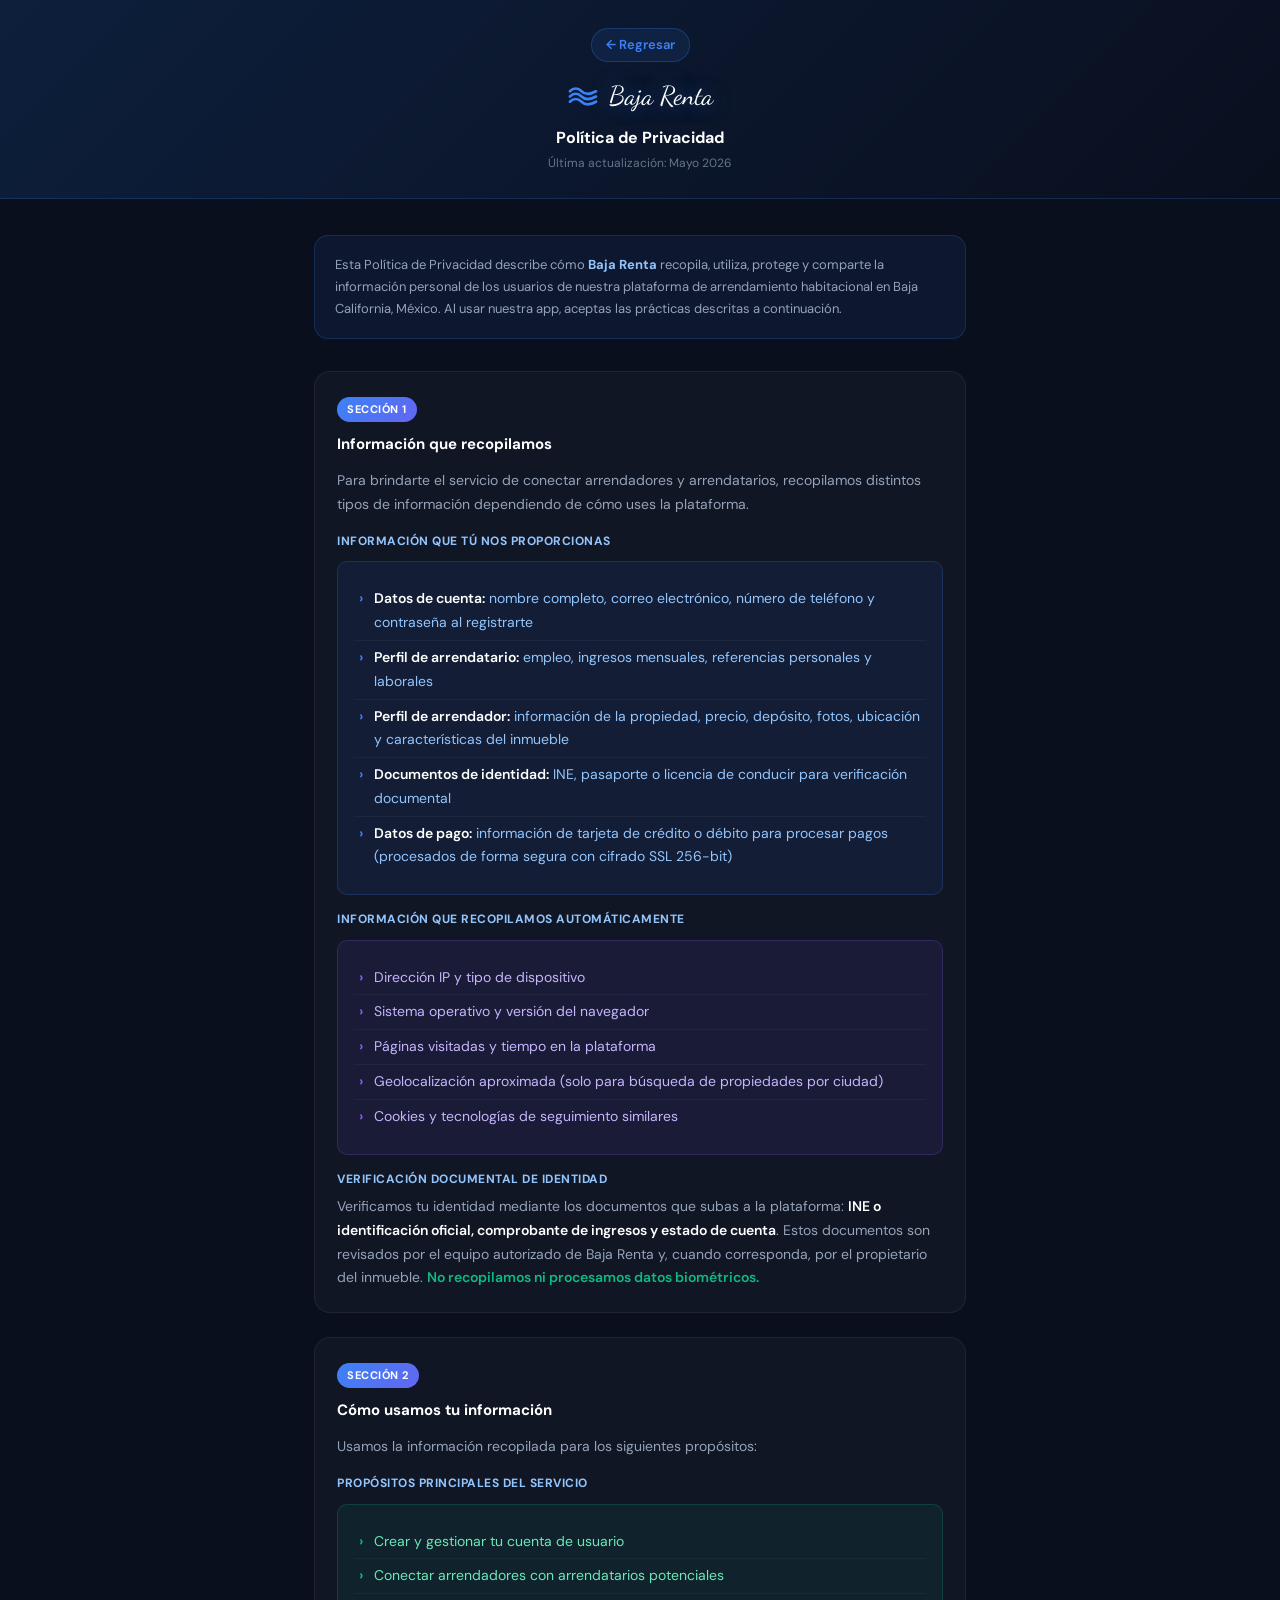
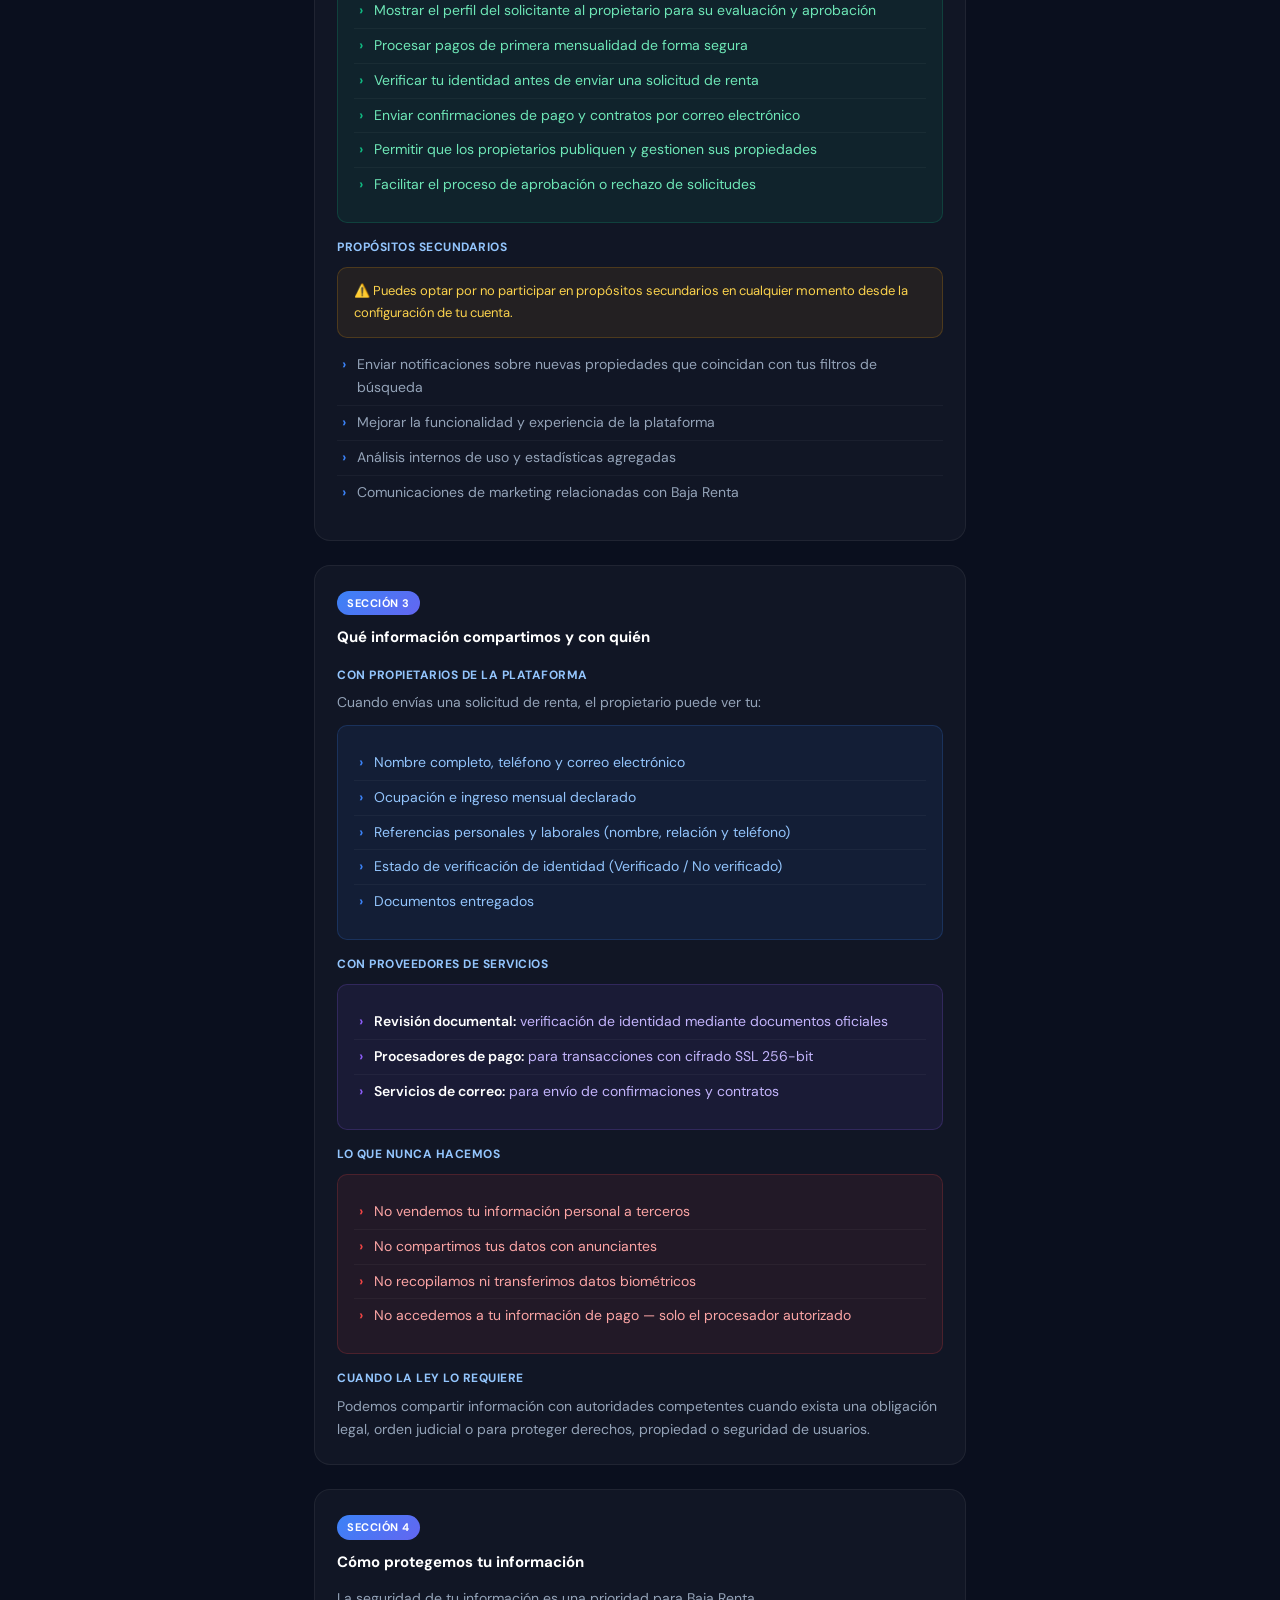
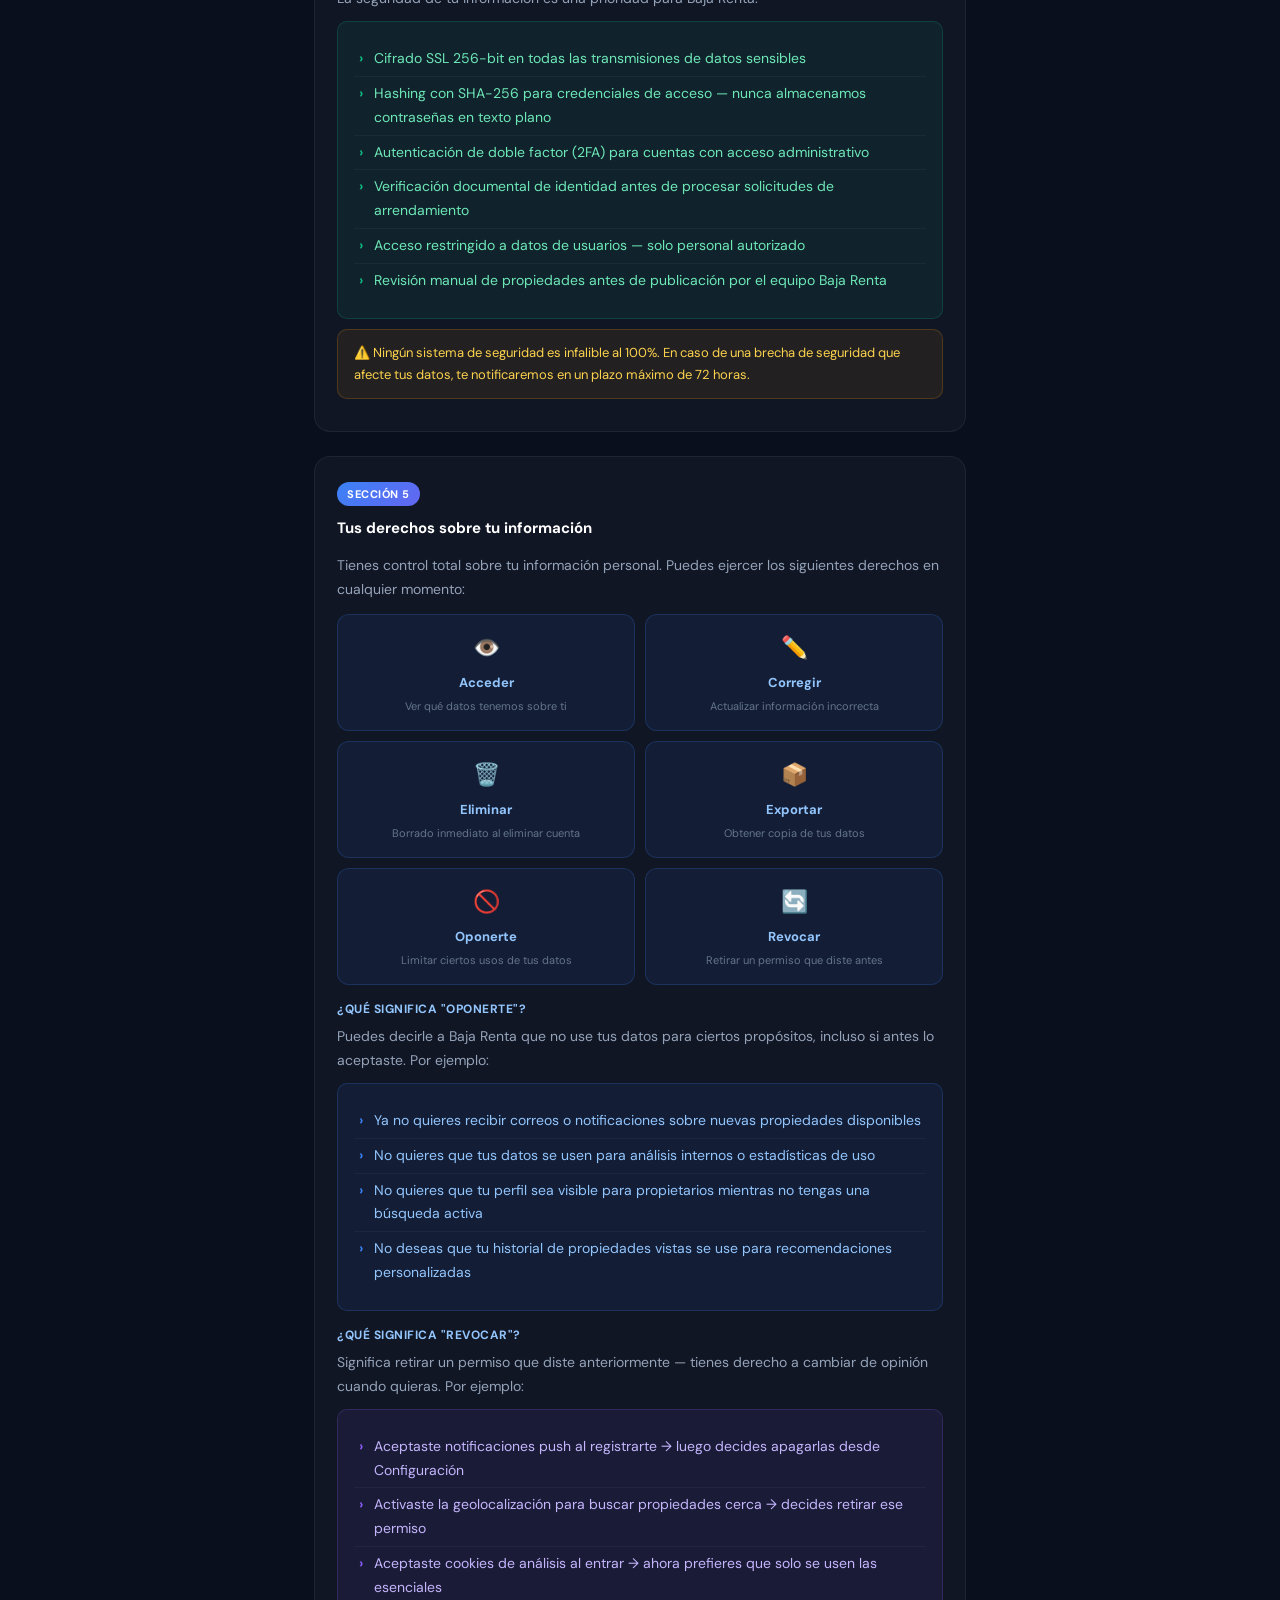
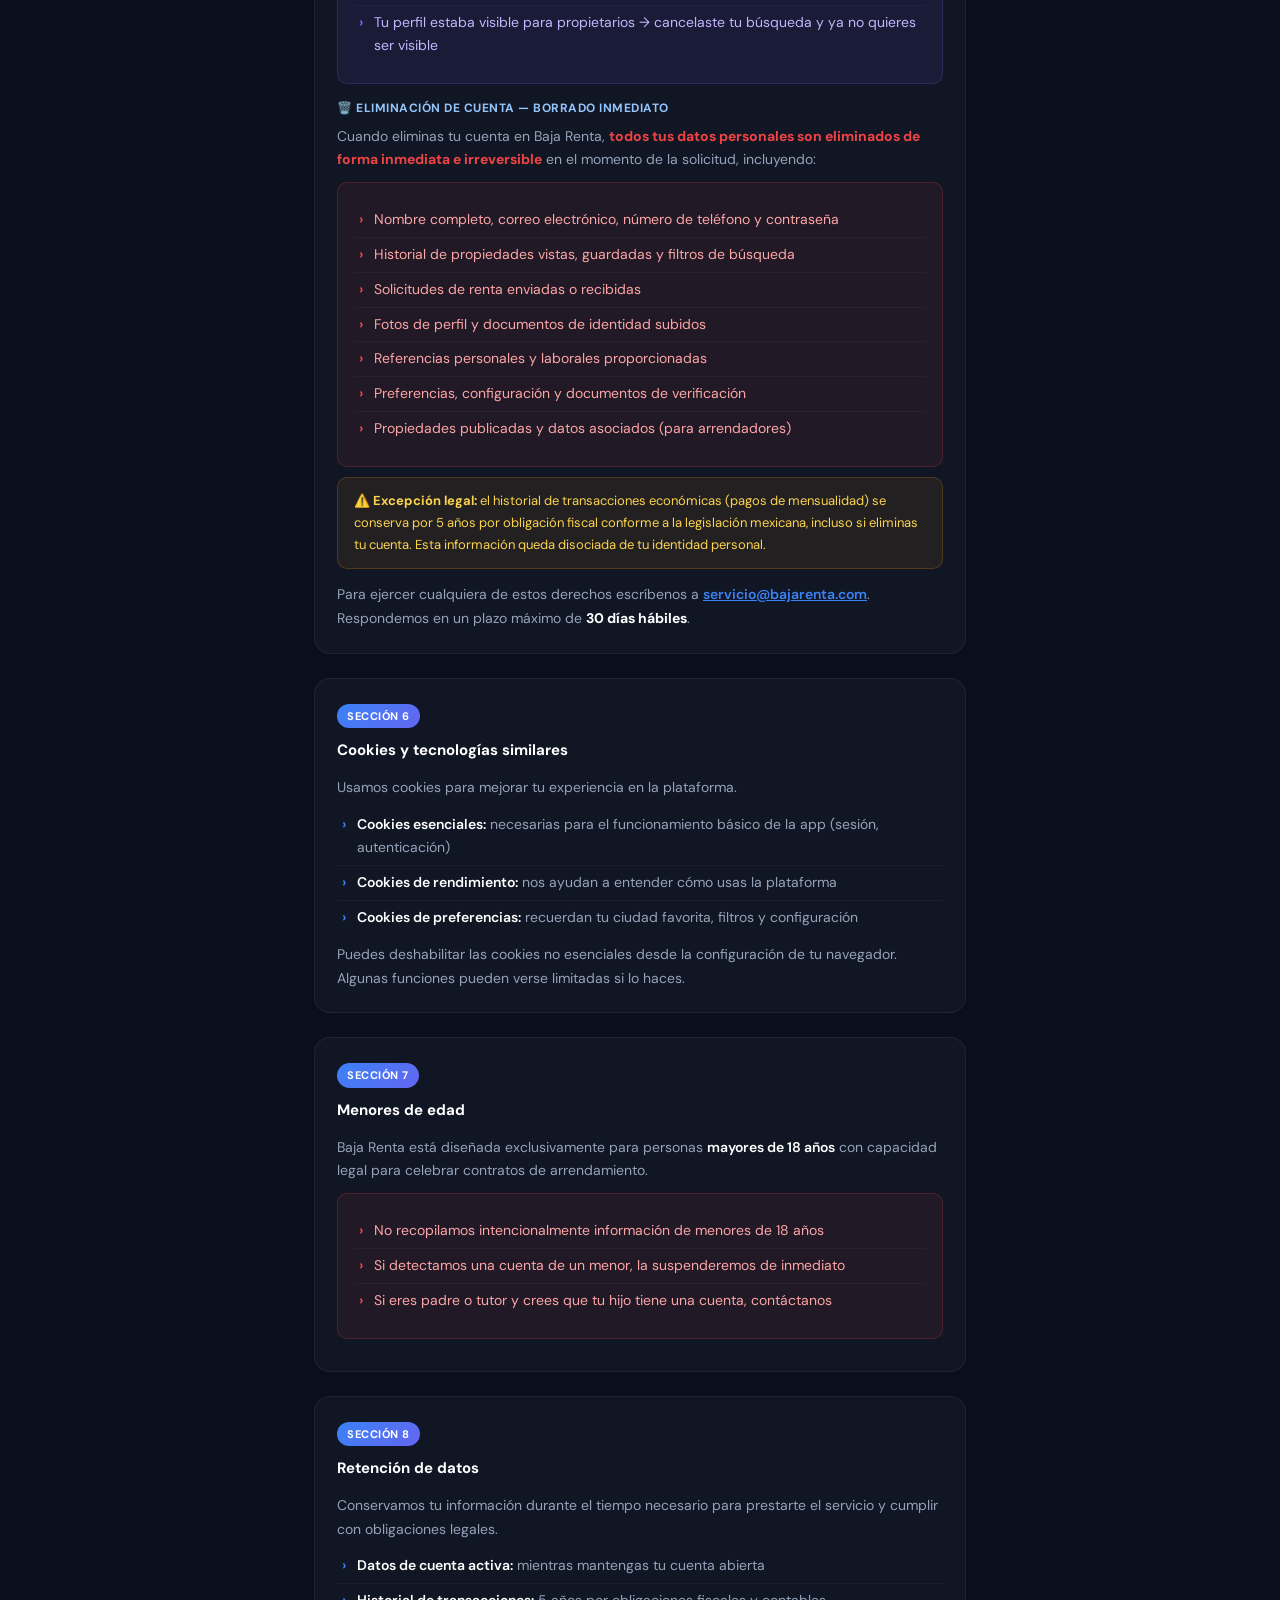
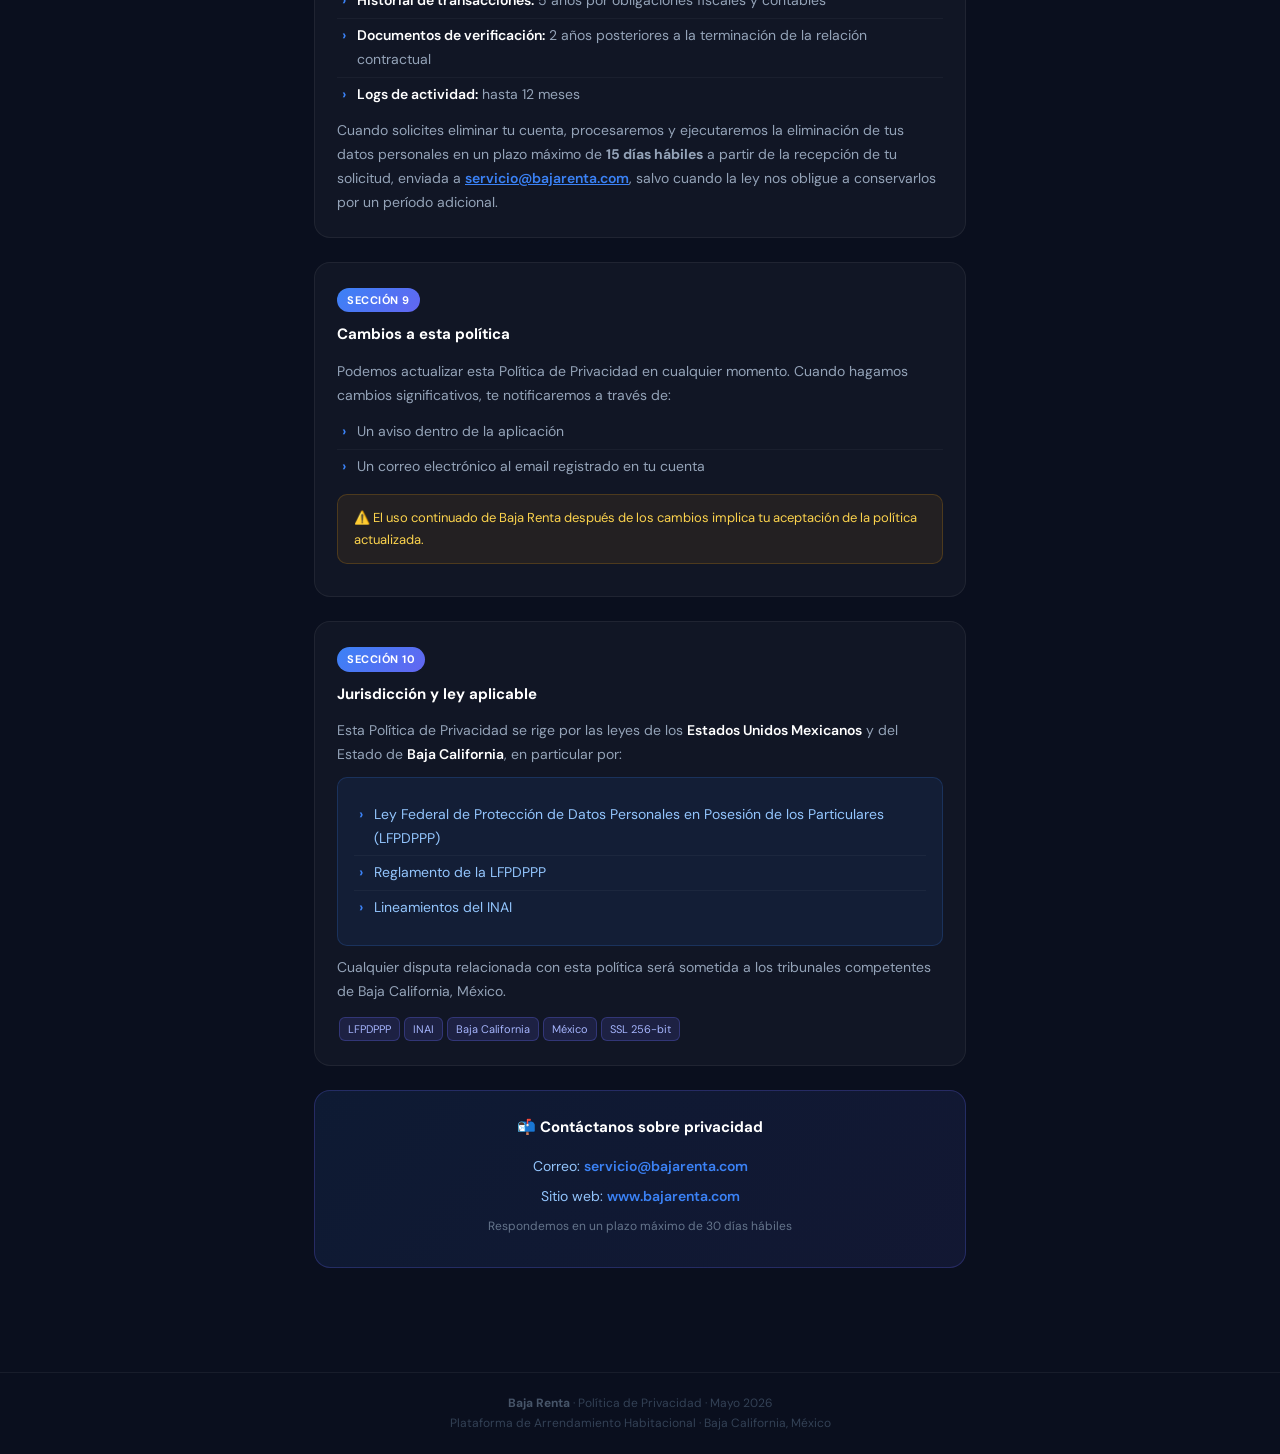
==== politica-privacidad.html @ 77ef4a9a "Add files via upload Update app" ====
<!DOCTYPE html>
<html lang="es">
<head>
  <meta charset="UTF-8" />
  <meta name="viewport" content="width=device-width, initial-scale=1.0" />
  <title>Política de Privacidad — Baja Renta</title>
  <link rel="preconnect" href="https://fonts.googleapis.com">
  <link href="https://fonts.googleapis.com/css2?family=DM+Sans:wght@300;400;500;600;700&family=Dancing+Script:wght@700&display=swap" rel="stylesheet">
  <style>
    *, *::before, *::after { box-sizing: border-box; margin: 0; padding: 0; }
    html { scroll-behavior: smooth; }
    body { font-family: 'DM Sans', sans-serif; background: #0a0f1e; color: #cbd5e1; line-height: 1.7; min-height: 100vh; }

    .header { background: linear-gradient(135deg, #0d1f3c, #0a0f1e); border-bottom: 1px solid rgba(59,130,246,0.2); padding: 28px 24px 24px; text-align: center; position: sticky; top: 0; z-index: 10; backdrop-filter: blur(12px); }
    .logo-wrap { display: flex; align-items: center; justify-content: center; gap: 10px; margin-bottom: 6px; }
    .logo-name { font-family: 'Dancing Script', cursive; font-size: 26px; color: white; text-shadow: 0 0 20px rgba(59,130,246,0.5); }
    .header-title { color: white; font-size: 16px; font-weight: 700; margin-top: 4px; }
    .header-sub { color: #64748b; font-size: 12px; margin-top: 2px; }
    .back-btn { display: inline-flex; align-items: center; gap: 6px; color: #3b82f6; font-size: 13px; font-weight: 600; text-decoration: none; background: rgba(59,130,246,0.1); border: 1px solid rgba(59,130,246,0.25); border-radius: 99px; padding: 5px 14px; margin-bottom: 12px; transition: all .2s; }
    .back-btn:hover { background: rgba(59,130,246,0.2); }

    .container { max-width: 700px; margin: 0 auto; padding: 36px 24px 80px; }

    .intro-box { background: rgba(59,130,246,0.08); border: 1px solid rgba(59,130,246,0.2); border-radius: 14px; padding: 18px 20px; margin-bottom: 32px; }
    .intro-box p { font-size: 13px; color: #94a3b8; line-height: 1.7; }
    .intro-box strong { color: #93c5fd; }

    .section { margin-bottom: 24px; background: rgba(255,255,255,0.03); border: 1px solid rgba(255,255,255,0.06); border-radius: 16px; padding: 22px; }
    .section-num { display: inline-block; background: linear-gradient(135deg, #3b82f6, #6366f1); color: white; font-size: 11px; font-weight: 700; padding: 3px 10px; border-radius: 99px; margin-bottom: 10px; letter-spacing: 0.5px; }
    .section h2 { color: white; font-size: 15px; font-weight: 700; margin-bottom: 12px; }
    .section p { font-size: 14px; color: #94a3b8; margin-bottom: 8px; }
    .section p:last-child { margin-bottom: 0; }
    .section h3 { color: #93c5fd; font-size: 12px; font-weight: 700; margin: 14px 0 6px; text-transform: uppercase; letter-spacing: 0.5px; }

    ul { list-style: none; padding: 0; margin: 8px 0; }
    li { font-size: 14px; color: #94a3b8; padding: 5px 0 5px 20px; position: relative; border-bottom: 1px solid rgba(255,255,255,0.04); }
    li:last-child { border-bottom: none; }
    li::before { content: "›"; position: absolute; left: 5px; color: #3b82f6; font-weight: 700; }

    .box-green { background: rgba(16,185,129,0.08); border: 1px solid rgba(16,185,129,0.2); border-radius: 10px; padding: 12px 16px; margin: 10px 0; }
    .box-green li { color: #6ee7b7; } .box-green li::before { color: #10b981; }
    .box-red { background: rgba(239,68,68,0.08); border: 1px solid rgba(239,68,68,0.2); border-radius: 10px; padding: 12px 16px; margin: 10px 0; }
    .box-red li { color: #fca5a5; } .box-red li::before { color: #ef4444; }
    .box-amber { background: rgba(245,158,11,0.08); border: 1px solid rgba(245,158,11,0.2); border-radius: 10px; padding: 12px 16px; margin: 10px 0; }
    .box-amber p { color: #fcd34d; font-size: 13px; margin: 0; }
    .box-blue { background: rgba(59,130,246,0.08); border: 1px solid rgba(59,130,246,0.2); border-radius: 10px; padding: 12px 16px; margin: 10px 0; }
    .box-blue li { color: #93c5fd; } .box-blue li::before { color: #3b82f6; }
    .box-purple { background: rgba(139,92,246,0.08); border: 1px solid rgba(139,92,246,0.2); border-radius: 10px; padding: 12px 16px; margin: 10px 0; }
    .box-purple li { color: #c4b5fd; } .box-purple li::before { color: #8b5cf6; }

    .rights-grid { display: grid; grid-template-columns: 1fr 1fr; gap: 10px; margin: 12px 0; }
    .right-card { background: rgba(59,130,246,0.08); border: 1px solid rgba(59,130,246,0.2); border-radius: 12px; padding: 14px; text-align: center; }
    .right-icon { font-size: 22px; margin-bottom: 6px; }
    .right-label { color: #93c5fd; font-size: 13px; font-weight: 700; }
    .right-desc { color: #64748b; font-size: 11px; margin-top: 3px; }

    .contact-card { background: linear-gradient(135deg, rgba(59,130,246,0.1), rgba(99,102,241,0.1)); border: 1px solid rgba(99,102,241,0.25); border-radius: 16px; padding: 24px; text-align: center; margin-bottom: 24px; }
    .contact-card h2 { color: white; font-size: 15px; font-weight: 700; margin-bottom: 14px; }
    .contact-item { color: #93c5fd; font-size: 14px; margin-bottom: 6px; }
    .contact-item a { color: #3b82f6; text-decoration: none; font-weight: 600; }

    .tag { display: inline-block; background: rgba(99,102,241,0.15); border: 1px solid rgba(99,102,241,0.3); border-radius: 6px; padding: 2px 8px; font-size: 11px; color: #a5b4fc; margin: 2px; }

    .footer { text-align: center; padding: 20px; color: #334155; font-size: 12px; border-top: 1px solid rgba(255,255,255,0.06); }
    .footer strong { color: #475569; }

    .highlight-white { color: white; font-weight: 600; }
    .highlight-green { color: #10b981; font-weight: 600; }
    .highlight-red { color: #ef4444; font-weight: 600; }
  </style>
</head>
<body>

<header class="header">
  <a href="index.html" class="back-btn">← Regresar</a>
  <div class="logo-wrap">
    <svg width="32" height="21" viewBox="0 0 110 72" fill="none">
      <path d="M10 18 C22 6,38 6,50 18 C62 30,78 30,100 18" stroke="#3b82f6" stroke-width="9" stroke-linecap="round" fill="none"/>
      <path d="M10 36 C22 24,38 24,50 36 C62 48,78 48,100 36" stroke="#3b82f6" stroke-width="9" stroke-linecap="round" fill="none"/>
      <path d="M10 54 C22 42,38 42,50 54 C62 66,78 66,100 54" stroke="#3b82f6" stroke-width="9" stroke-linecap="round" fill="none"/>
    </svg>
    <span class="logo-name">Baja Renta</span>
  </div>
  <div class="header-title">Política de Privacidad</div>
  <div class="header-sub">Última actualización: Mayo 2026</div>
</header>

<div class="container">

  <div class="intro-box">
    <p>Esta Política de Privacidad describe cómo <strong>Baja Renta</strong> recopila, utiliza, protege y comparte la información personal de los usuarios de nuestra plataforma de arrendamiento habitacional en Baja California, México. Al usar nuestra app, aceptas las prácticas descritas a continuación.</p>
  </div>

  <!-- 1. Información que recopilamos -->
  <div class="section">
    <span class="section-num">SECCIÓN 1</span>
    <h2>Información que recopilamos</h2>
    <p>Para brindarte el servicio de conectar arrendadores y arrendatarios, recopilamos distintos tipos de información dependiendo de cómo uses la plataforma.</p>

    <h3>Información que tú nos proporcionas</h3>
    <div class="box-blue"><ul>
      <li><span class="highlight-white">Datos de cuenta:</span> nombre completo, correo electrónico, número de teléfono y contraseña al registrarte</li>
      <li><span class="highlight-white">Perfil de arrendatario:</span> empleo, ingresos mensuales, referencias personales y laborales</li>
      <li><span class="highlight-white">Perfil de arrendador:</span> información de la propiedad, precio, depósito, fotos, ubicación y características del inmueble</li>
      <li><span class="highlight-white">Documentos de identidad:</span> INE, pasaporte o licencia de conducir para verificación documental</li>
      <li><span class="highlight-white">Datos de pago:</span> información de tarjeta de crédito o débito para procesar pagos (procesados de forma segura con cifrado SSL 256-bit)</li>
    </ul></div>

    <h3>Información que recopilamos automáticamente</h3>
    <div class="box-purple"><ul>
      <li>Dirección IP y tipo de dispositivo</li>
      <li>Sistema operativo y versión del navegador</li>
      <li>Páginas visitadas y tiempo en la plataforma</li>
      <li>Geolocalización aproximada (solo para búsqueda de propiedades por ciudad)</li>
      <li>Cookies y tecnologías de seguimiento similares</li>
    </ul></div>

    <h3>Verificación documental de identidad</h3>
    <p>Verificamos tu identidad mediante los documentos que subas a la plataforma: <span class="highlight-white">INE o identificación oficial, comprobante de ingresos y estado de cuenta</span>. Estos documentos son revisados por el equipo autorizado de Baja Renta y, cuando corresponda, por el propietario del inmueble. <span class="highlight-green">No recopilamos ni procesamos datos biométricos.</span></p>
  </div>

  <!-- 2. Cómo usamos tu información -->
  <div class="section">
    <span class="section-num">SECCIÓN 2</span>
    <h2>Cómo usamos tu información</h2>
    <p>Usamos la información recopilada para los siguientes propósitos:</p>

    <h3>Propósitos principales del servicio</h3>
    <div class="box-green"><ul>
      <li>Crear y gestionar tu cuenta de usuario</li>
      <li>Conectar arrendadores con arrendatarios potenciales</li>
      <li>Mostrar el perfil del solicitante al propietario para su evaluación y aprobación</li>
      <li>Procesar pagos de primera mensualidad de forma segura</li>
      <li>Verificar tu identidad antes de enviar una solicitud de renta</li>
      <li>Enviar confirmaciones de pago y contratos por correo electrónico</li>
      <li>Permitir que los propietarios publiquen y gestionen sus propiedades</li>
      <li>Facilitar el proceso de aprobación o rechazo de solicitudes</li>
    </ul></div>

    <h3>Propósitos secundarios</h3>
    <div class="box-amber"><p>⚠️ Puedes optar por no participar en propósitos secundarios en cualquier momento desde la configuración de tu cuenta.</p></div>
    <ul>
      <li>Enviar notificaciones sobre nuevas propiedades que coincidan con tus filtros de búsqueda</li>
      <li>Mejorar la funcionalidad y experiencia de la plataforma</li>
      <li>Análisis internos de uso y estadísticas agregadas</li>
      <li>Comunicaciones de marketing relacionadas con Baja Renta</li>
    </ul>
  </div>

  <!-- 3. Qué información compartimos -->
  <div class="section">
    <span class="section-num">SECCIÓN 3</span>
    <h2>Qué información compartimos y con quién</h2>

    <h3>Con propietarios de la plataforma</h3>
    <p>Cuando envías una solicitud de renta, el propietario puede ver tu:</p>
    <div class="box-blue"><ul>
      <li>Nombre completo, teléfono y correo electrónico</li>
      <li>Ocupación e ingreso mensual declarado</li>
      <li>Referencias personales y laborales (nombre, relación y teléfono)</li>
      <li>Estado de verificación de identidad (Verificado / No verificado)</li>
      <li>Documentos entregados</li>
    </ul></div>

    <h3>Con proveedores de servicios</h3>
    <div class="box-purple"><ul>
      <li><span class="highlight-white">Revisión documental:</span> verificación de identidad mediante documentos oficiales</li>
      <li><span class="highlight-white">Procesadores de pago:</span> para transacciones con cifrado SSL 256-bit</li>
      <li><span class="highlight-white">Servicios de correo:</span> para envío de confirmaciones y contratos</li>
    </ul></div>

    <h3>Lo que nunca hacemos</h3>
    <div class="box-red"><ul>
      <li>No vendemos tu información personal a terceros</li>
      <li>No compartimos tus datos con anunciantes</li>
      <li>No recopilamos ni transferimos datos biométricos</li>
      <li>No accedemos a tu información de pago — solo el procesador autorizado</li>
    </ul></div>

    <h3>Cuando la ley lo requiere</h3>
    <p>Podemos compartir información con autoridades competentes cuando exista una obligación legal, orden judicial o para proteger derechos, propiedad o seguridad de usuarios.</p>
  </div>

  <!-- 4. Seguridad -->
  <div class="section">
    <span class="section-num">SECCIÓN 4</span>
    <h2>Cómo protegemos tu información</h2>
    <p>La seguridad de tu información es una prioridad para Baja Renta.</p>
    <div class="box-green"><ul>
      <li>Cifrado SSL 256-bit en todas las transmisiones de datos sensibles</li>
      <li>Hashing con SHA-256 para credenciales de acceso — nunca almacenamos contraseñas en texto plano</li>
      <li>Autenticación de doble factor (2FA) para cuentas con acceso administrativo</li>
      <li>Verificación documental de identidad antes de procesar solicitudes de arrendamiento</li>
      <li>Acceso restringido a datos de usuarios — solo personal autorizado</li>
      <li>Revisión manual de propiedades antes de publicación por el equipo Baja Renta</li>
    </ul></div>
    <div class="box-amber"><p>⚠️ Ningún sistema de seguridad es infalible al 100%. En caso de una brecha de seguridad que afecte tus datos, te notificaremos en un plazo máximo de 72 horas.</p></div>
  </div>

  <!-- 5. Tus derechos -->
  <div class="section">
    <span class="section-num">SECCIÓN 5</span>
    <h2>Tus derechos sobre tu información</h2>
    <p>Tienes control total sobre tu información personal. Puedes ejercer los siguientes derechos en cualquier momento:</p>
    <div class="rights-grid">
      <div class="right-card">
        <div class="right-icon">👁️</div>
        <div class="right-label">Acceder</div>
        <div class="right-desc">Ver qué datos tenemos sobre ti</div>
      </div>
      <div class="right-card">
        <div class="right-icon">✏️</div>
        <div class="right-label">Corregir</div>
        <div class="right-desc">Actualizar información incorrecta</div>
      </div>
      <div class="right-card">
        <div class="right-icon">🗑️</div>
        <div class="right-label">Eliminar</div>
        <div class="right-desc">Borrado inmediato al eliminar cuenta</div>
      </div>
      <div class="right-card">
        <div class="right-icon">📦</div>
        <div class="right-label">Exportar</div>
        <div class="right-desc">Obtener copia de tus datos</div>
      </div>
      <div class="right-card">
        <div class="right-icon">🚫</div>
        <div class="right-label">Oponerte</div>
        <div class="right-desc">Limitar ciertos usos de tus datos</div>
      </div>
      <div class="right-card">
        <div class="right-icon">🔄</div>
        <div class="right-label">Revocar</div>
        <div class="right-desc">Retirar un permiso que diste antes</div>
      </div>
    </div>

    <h3>¿Qué significa "Oponerte"?</h3>
    <p>Puedes decirle a Baja Renta que no use tus datos para ciertos propósitos, incluso si antes lo aceptaste. Por ejemplo:</p>
    <div class="box-blue">
      <ul>
        <li>Ya no quieres recibir correos o notificaciones sobre nuevas propiedades disponibles</li>
        <li>No quieres que tus datos se usen para análisis internos o estadísticas de uso</li>
        <li>No quieres que tu perfil sea visible para propietarios mientras no tengas una búsqueda activa</li>
        <li>No deseas que tu historial de propiedades vistas se use para recomendaciones personalizadas</li>
      </ul>
    </div>

    <h3>¿Qué significa "Revocar"?</h3>
    <p>Significa retirar un permiso que diste anteriormente — tienes derecho a cambiar de opinión cuando quieras. Por ejemplo:</p>
    <div class="box-purple">
      <ul>
        <li>Aceptaste notificaciones push al registrarte → luego decides apagarlas desde Configuración</li>
        <li>Activaste la geolocalización para buscar propiedades cerca → decides retirar ese permiso</li>
        <li>Aceptaste cookies de análisis al entrar → ahora prefieres que solo se usen las esenciales</li>
        <li>Tu perfil estaba visible para propietarios → cancelaste tu búsqueda y ya no quieres ser visible</li>
      </ul>
    </div>

    <h3>🗑️ Eliminación de cuenta — borrado inmediato</h3>
    <p>Cuando eliminas tu cuenta en Baja Renta, <strong style="color:#ef4444">todos tus datos personales son eliminados de forma inmediata e irreversible</strong> en el momento de la solicitud, incluyendo:</p>
    <div class="box-red">
      <ul>
        <li>Nombre completo, correo electrónico, número de teléfono y contraseña</li>
        <li>Historial de propiedades vistas, guardadas y filtros de búsqueda</li>
        <li>Solicitudes de renta enviadas o recibidas</li>
        <li>Fotos de perfil y documentos de identidad subidos</li>
        <li>Referencias personales y laborales proporcionadas</li>
        <li>Preferencias, configuración y documentos de verificación</li>
        <li>Propiedades publicadas y datos asociados (para arrendadores)</li>
      </ul>
    </div>
    <div class="box-amber">
      <p>⚠️ <strong>Excepción legal:</strong> el historial de transacciones económicas (pagos de mensualidad) se conserva por 5 años por obligación fiscal conforme a la legislación mexicana, incluso si eliminas tu cuenta. Esta información queda disociada de tu identidad personal.</p>
    </div>

    <p style="margin-top:14px">Para ejercer cualquiera de estos derechos escríbenos a <a href="mailto:servicio@bajarenta.com" style="color:#3b82f6;font-weight:600">servicio@bajarenta.com</a>. Respondemos en un plazo máximo de <strong style="color:white">30 días hábiles</strong>.</p>
  </div>

  <!-- 6. Cookies -->
  <div class="section">
    <span class="section-num">SECCIÓN 6</span>
    <h2>Cookies y tecnologías similares</h2>
    <p>Usamos cookies para mejorar tu experiencia en la plataforma.</p>
    <ul>
      <li><span class="highlight-white">Cookies esenciales:</span> necesarias para el funcionamiento básico de la app (sesión, autenticación)</li>
      <li><span class="highlight-white">Cookies de rendimiento:</span> nos ayudan a entender cómo usas la plataforma</li>
      <li><span class="highlight-white">Cookies de preferencias:</span> recuerdan tu ciudad favorita, filtros y configuración</li>
    </ul>
    <p>Puedes deshabilitar las cookies no esenciales desde la configuración de tu navegador. Algunas funciones pueden verse limitadas si lo haces.</p>
  </div>

  <!-- 7. Menores -->
  <div class="section">
    <span class="section-num">SECCIÓN 7</span>
    <h2>Menores de edad</h2>
    <p>Baja Renta está diseñada exclusivamente para personas <span class="highlight-white">mayores de 18 años</span> con capacidad legal para celebrar contratos de arrendamiento.</p>
    <div class="box-red"><ul>
      <li>No recopilamos intencionalmente información de menores de 18 años</li>
      <li>Si detectamos una cuenta de un menor, la suspenderemos de inmediato</li>
      <li>Si eres padre o tutor y crees que tu hijo tiene una cuenta, contáctanos</li>
    </ul></div>
  </div>

  <!-- 8. Retención -->
  <div class="section">
    <span class="section-num">SECCIÓN 8</span>
    <h2>Retención de datos</h2>
    <p>Conservamos tu información durante el tiempo necesario para prestarte el servicio y cumplir con obligaciones legales.</p>
    <ul>
      <li><span class="highlight-white">Datos de cuenta activa:</span> mientras mantengas tu cuenta abierta</li>
      <li><span class="highlight-white">Historial de transacciones:</span> 5 años por obligaciones fiscales y contables</li>
      <li><span class="highlight-white">Documentos de verificación:</span> 2 años posteriores a la terminación de la relación contractual</li>
      <li><span class="highlight-white">Logs de actividad:</span> hasta 12 meses</li>
    </ul>
    <p>Cuando solicites eliminar tu cuenta, procesaremos y ejecutaremos la eliminación de tus datos personales en un plazo máximo de <strong>15 días hábiles</strong> a partir de la recepción de tu solicitud, enviada a <a href="mailto:servicio@bajarenta.com" style="color:#3b82f6;font-weight:600;">servicio@bajarenta.com</a>, salvo cuando la ley nos obligue a conservarlos por un período adicional.</p>
  </div>

  <!-- 9. Cambios -->
  <div class="section">
    <span class="section-num">SECCIÓN 9</span>
    <h2>Cambios a esta política</h2>
    <p>Podemos actualizar esta Política de Privacidad en cualquier momento. Cuando hagamos cambios significativos, te notificaremos a través de:</p>
    <ul>
      <li>Un aviso dentro de la aplicación</li>
      <li>Un correo electrónico al email registrado en tu cuenta</li>
    </ul>
    <div class="box-amber"><p>⚠️ El uso continuado de Baja Renta después de los cambios implica tu aceptación de la política actualizada.</p></div>
  </div>

  <!-- 10. Jurisdicción -->
  <div class="section">
    <span class="section-num">SECCIÓN 10</span>
    <h2>Jurisdicción y ley aplicable</h2>
    <p>Esta Política de Privacidad se rige por las leyes de los <span class="highlight-white">Estados Unidos Mexicanos</span> y del Estado de <span class="highlight-white">Baja California</span>, en particular por:</p>
    <div class="box-blue"><ul>
      <li>Ley Federal de Protección de Datos Personales en Posesión de los Particulares (LFPDPPP)</li>
      <li>Reglamento de la LFPDPPP</li>
      <li>Lineamientos del INAI</li>
    </ul></div>
    <p>Cualquier disputa relacionada con esta política será sometida a los tribunales competentes de Baja California, México.</p>
    <div style="margin-top:10px">
      <span class="tag">LFPDPPP</span><span class="tag">INAI</span><span class="tag">Baja California</span><span class="tag">México</span><span class="tag">SSL 256-bit</span>
    </div>
  </div>

  <!-- Contacto -->
  <div class="contact-card">
    <h2>📬 Contáctanos sobre privacidad</h2>
    <div class="contact-item">Correo: <a href="mailto:servicio@bajarenta.com">servicio@bajarenta.com</a></div>
    <div class="contact-item">Sitio web: <a href="https://www.bajarenta.com" target="_blank">www.bajarenta.com</a></div>
    <div class="contact-item" style="margin-top:8px;color:#64748b;font-size:12px">Respondemos en un plazo máximo de 30 días hábiles</div>
  </div>

</div>

<footer class="footer">
  <strong>Baja Renta</strong> · Política de Privacidad · Mayo 2026<br>
  Plataforma de Arrendamiento Habitacional · Baja California, México
</footer>

</body>
</html>
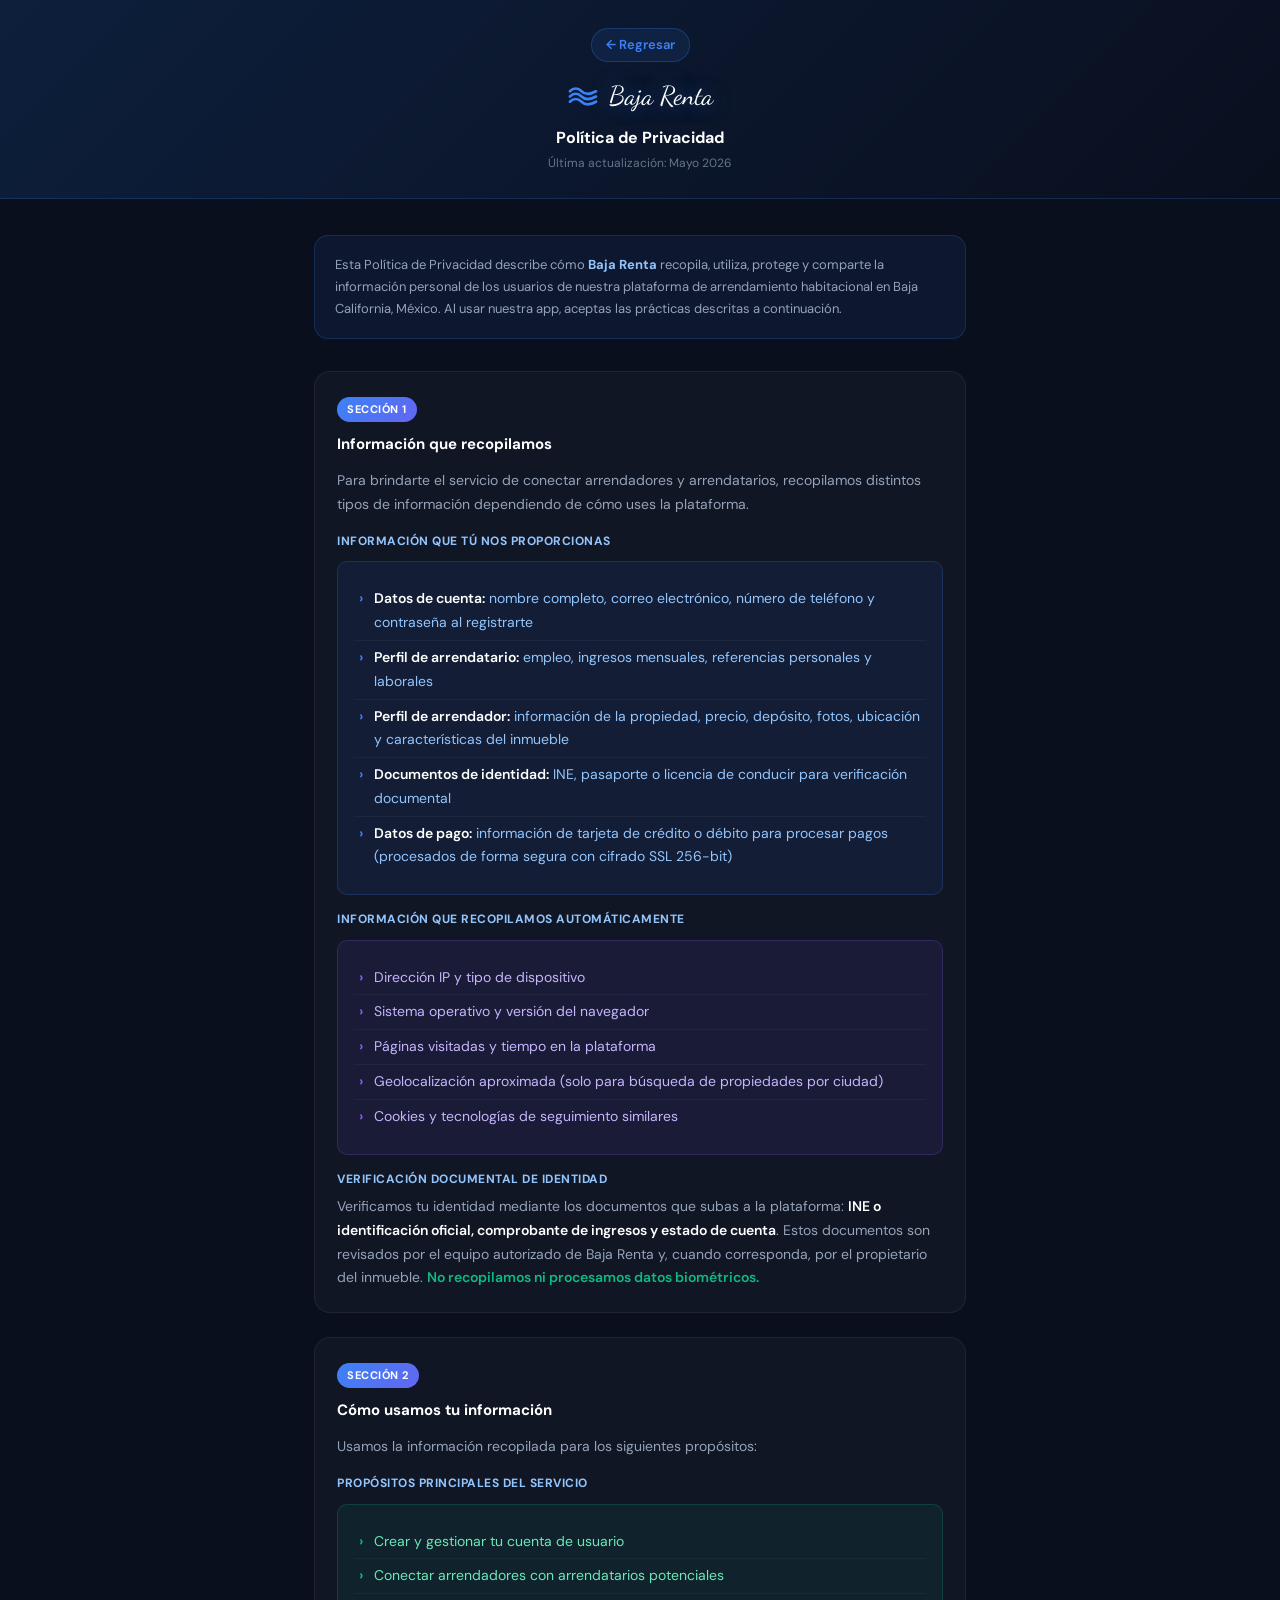
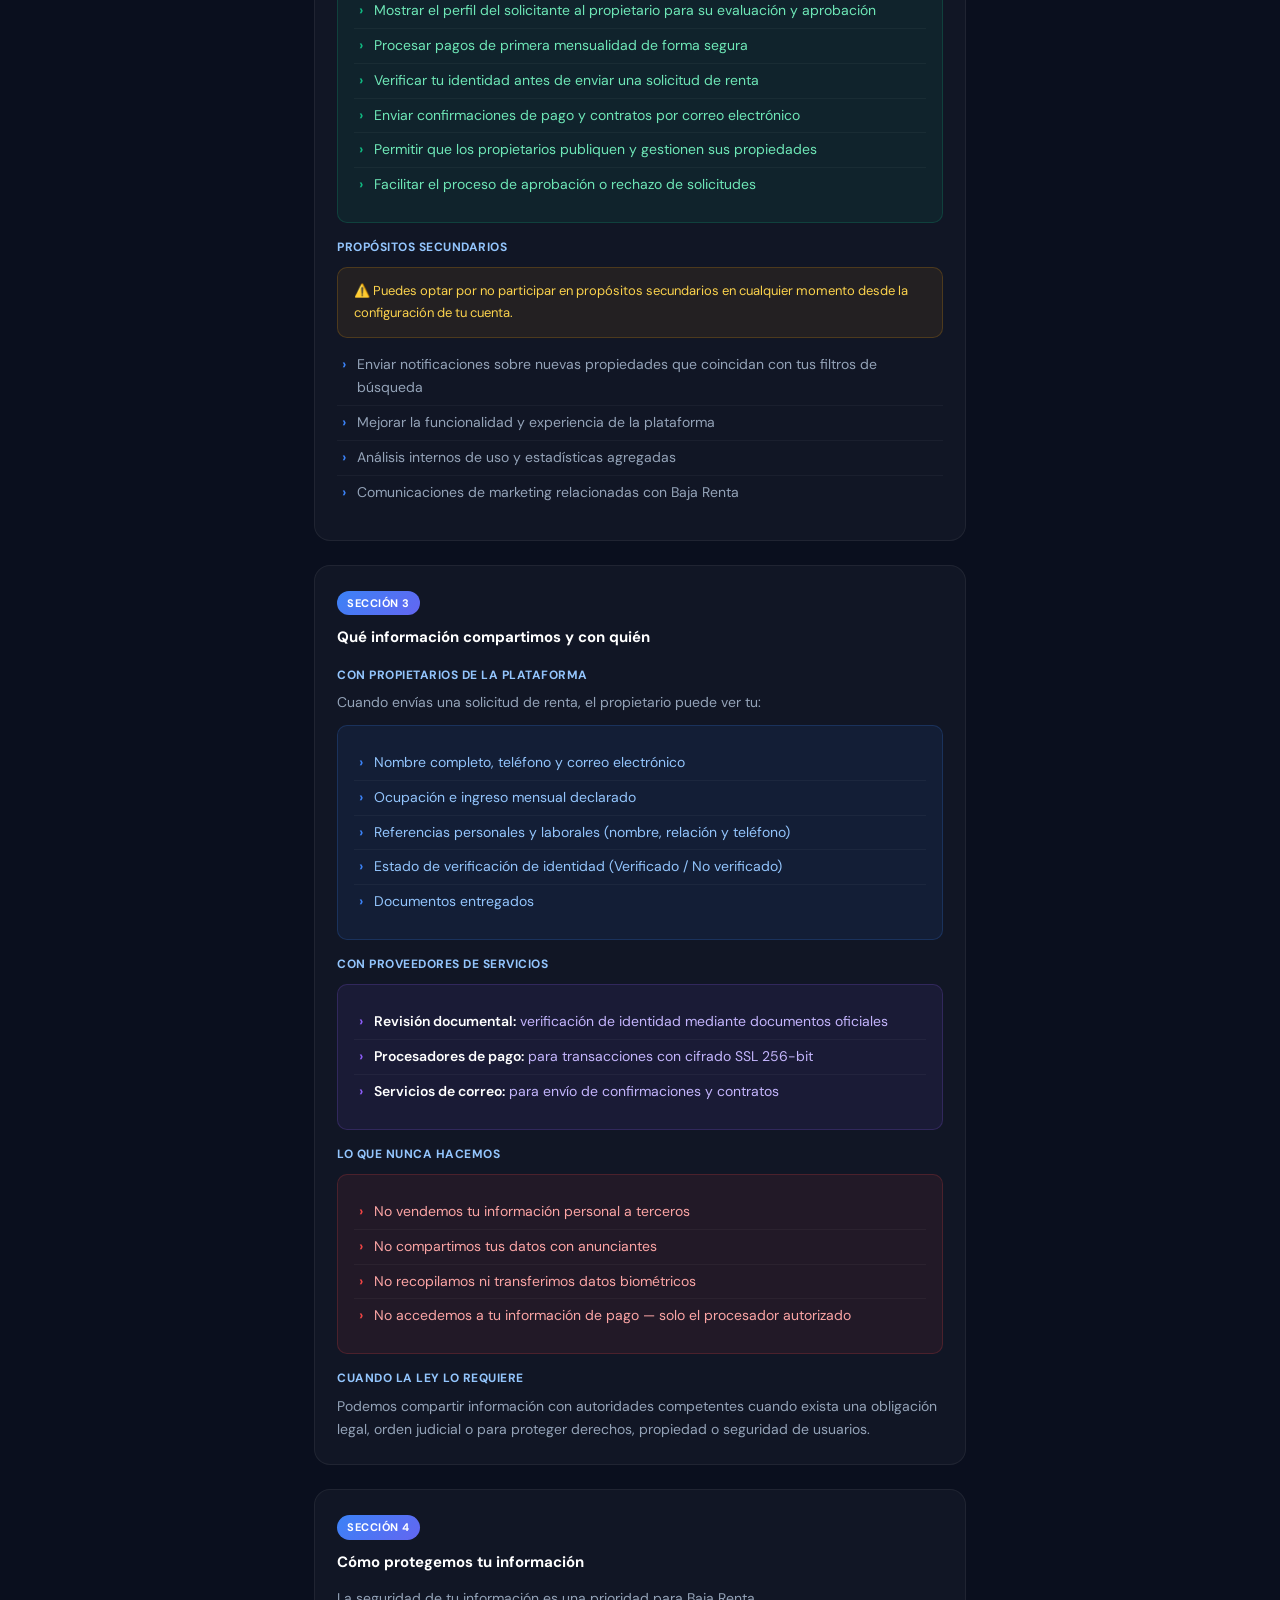
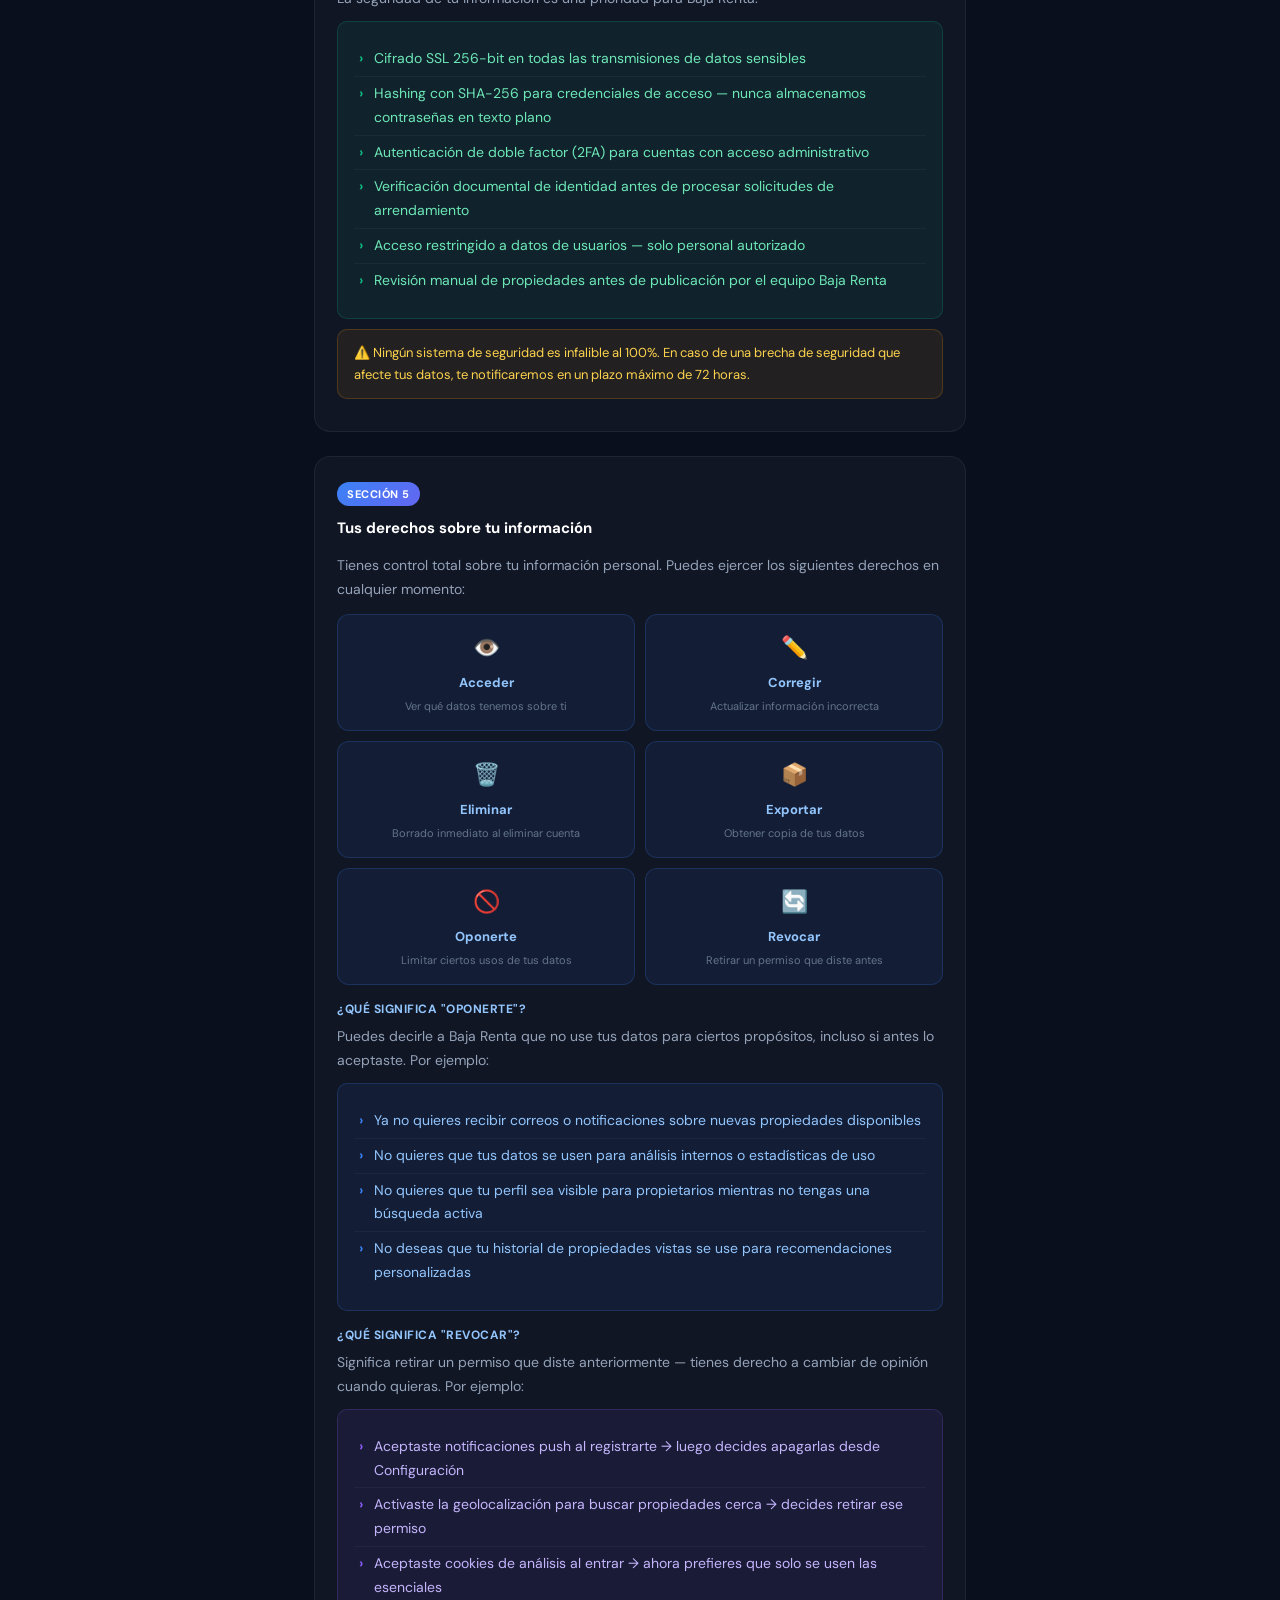
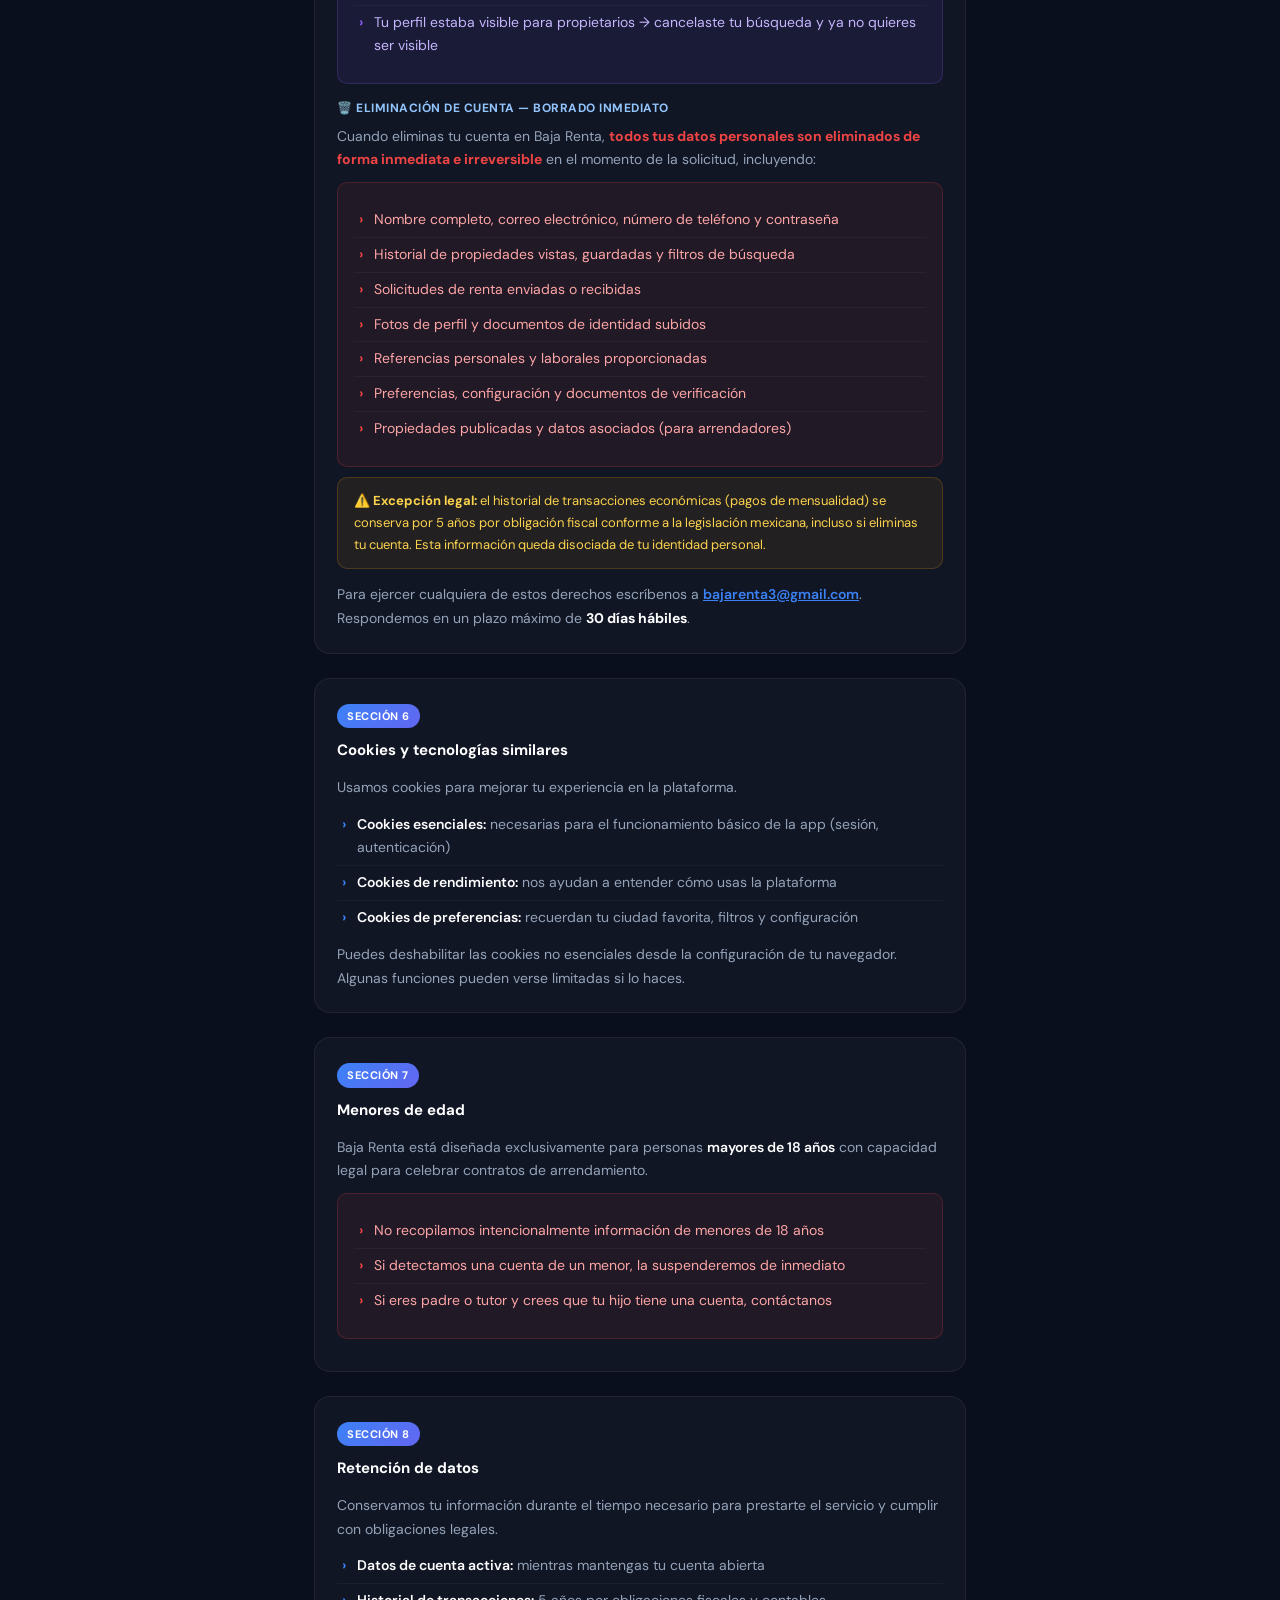
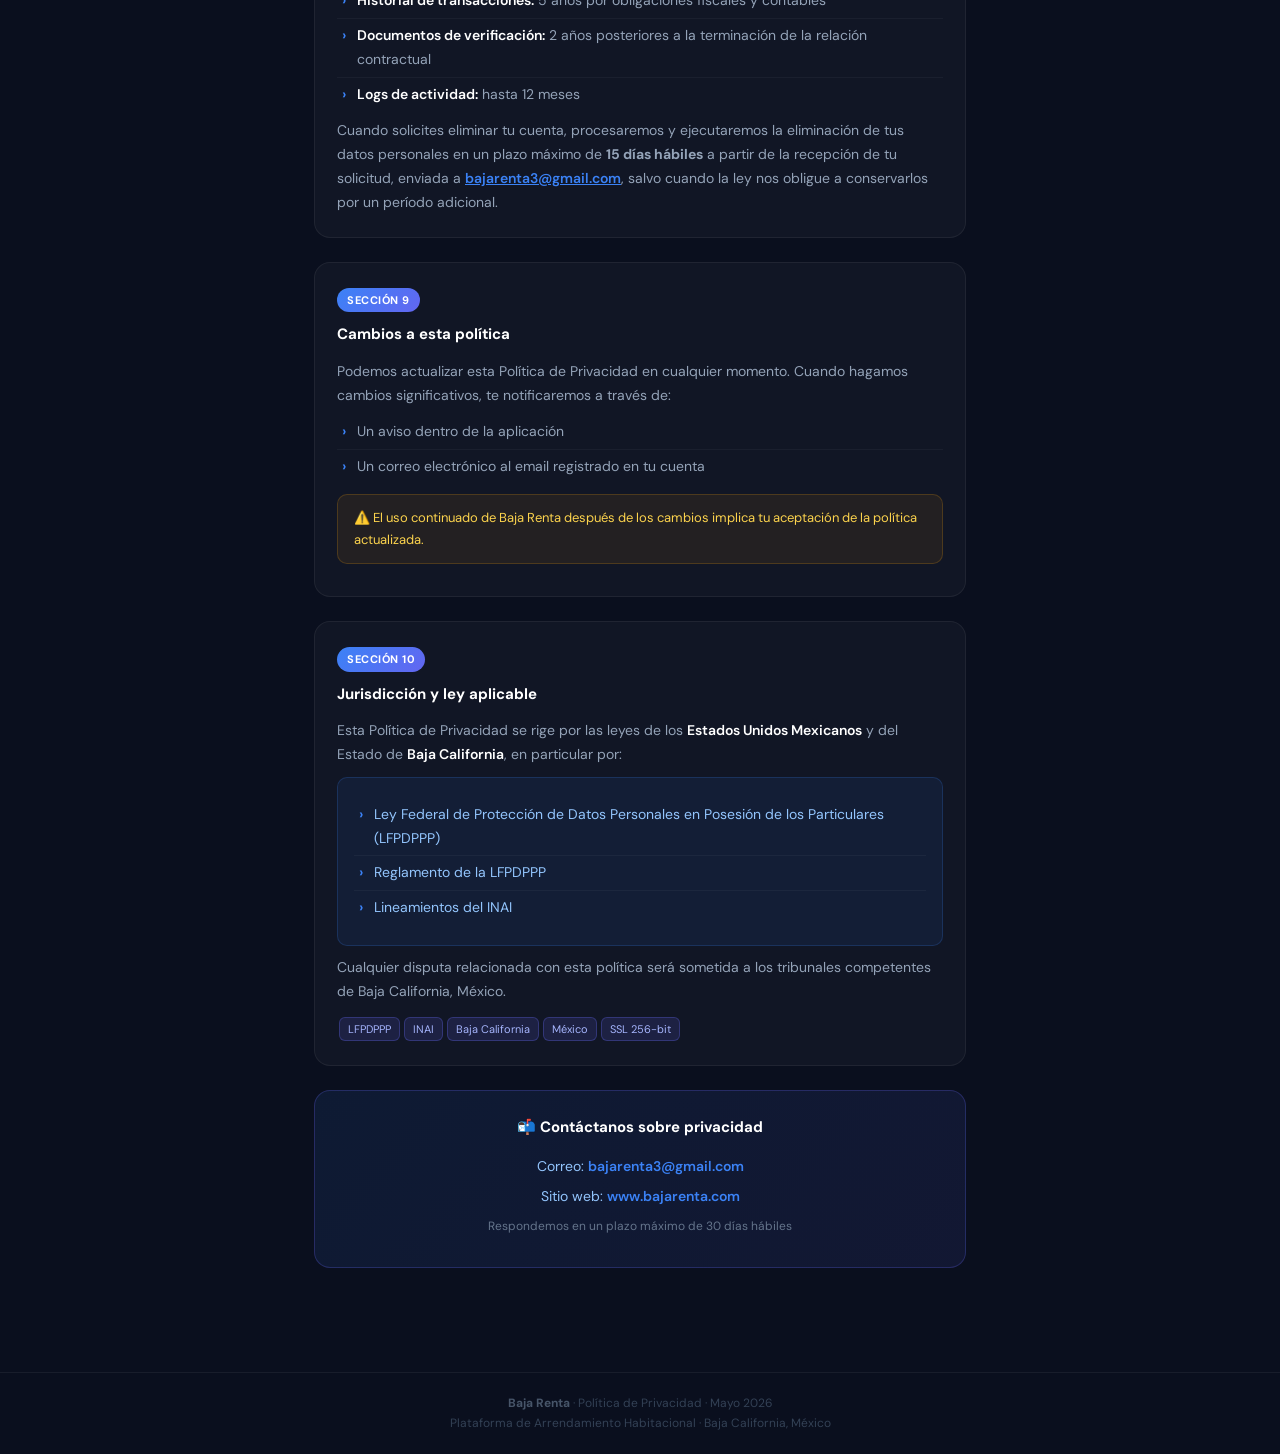
==== commit 2a98b8a4: "Add files via upload Update" ====
--- a/politica-privacidad.html
+++ b/politica-privacidad.html
@@ -274,7 +274,7 @@
       <p>⚠️ <strong>Excepción legal:</strong> el historial de transacciones económicas (pagos de mensualidad) se conserva por 5 años por obligación fiscal conforme a la legislación mexicana, incluso si eliminas tu cuenta. Esta información queda disociada de tu identidad personal.</p>
     </div>
 
-    <p style="margin-top:14px">Para ejercer cualquiera de estos derechos escríbenos a <a href="mailto:servicio@bajarenta.com" style="color:#3b82f6;font-weight:600">servicio@bajarenta.com</a>. Respondemos en un plazo máximo de <strong style="color:white">30 días hábiles</strong>.</p>
+    <p style="margin-top:14px">Para ejercer cualquiera de estos derechos escríbenos a <a href="mailto:bajarenta3@gmail.com" style="color:#3b82f6;font-weight:600">bajarenta3@gmail.com</a>. Respondemos en un plazo máximo de <strong style="color:white">30 días hábiles</strong>.</p>
   </div>
 
   <!-- 6. Cookies -->
@@ -313,7 +313,7 @@
       <li><span class="highlight-white">Documentos de verificación:</span> 2 años posteriores a la terminación de la relación contractual</li>
       <li><span class="highlight-white">Logs de actividad:</span> hasta 12 meses</li>
     </ul>
-    <p>Cuando solicites eliminar tu cuenta, procesaremos y ejecutaremos la eliminación de tus datos personales en un plazo máximo de <strong>15 días hábiles</strong> a partir de la recepción de tu solicitud, enviada a <a href="mailto:servicio@bajarenta.com" style="color:#3b82f6;font-weight:600;">servicio@bajarenta.com</a>, salvo cuando la ley nos obligue a conservarlos por un período adicional.</p>
+    <p>Cuando solicites eliminar tu cuenta, procesaremos y ejecutaremos la eliminación de tus datos personales en un plazo máximo de <strong>15 días hábiles</strong> a partir de la recepción de tu solicitud, enviada a <a href="mailto:bajarenta3@gmail.com" style="color:#3b82f6;font-weight:600;">bajarenta3@gmail.com</a>, salvo cuando la ley nos obligue a conservarlos por un período adicional.</p>
   </div>
 
   <!-- 9. Cambios -->
@@ -347,7 +347,7 @@
   <!-- Contacto -->
   <div class="contact-card">
     <h2>📬 Contáctanos sobre privacidad</h2>
-    <div class="contact-item">Correo: <a href="mailto:servicio@bajarenta.com">servicio@bajarenta.com</a></div>
+    <div class="contact-item">Correo: <a href="mailto:bajarenta3@gmail.com">bajarenta3@gmail.com</a></div>
     <div class="contact-item">Sitio web: <a href="https://www.bajarenta.com" target="_blank">www.bajarenta.com</a></div>
     <div class="contact-item" style="margin-top:8px;color:#64748b;font-size:12px">Respondemos en un plazo máximo de 30 días hábiles</div>
   </div>
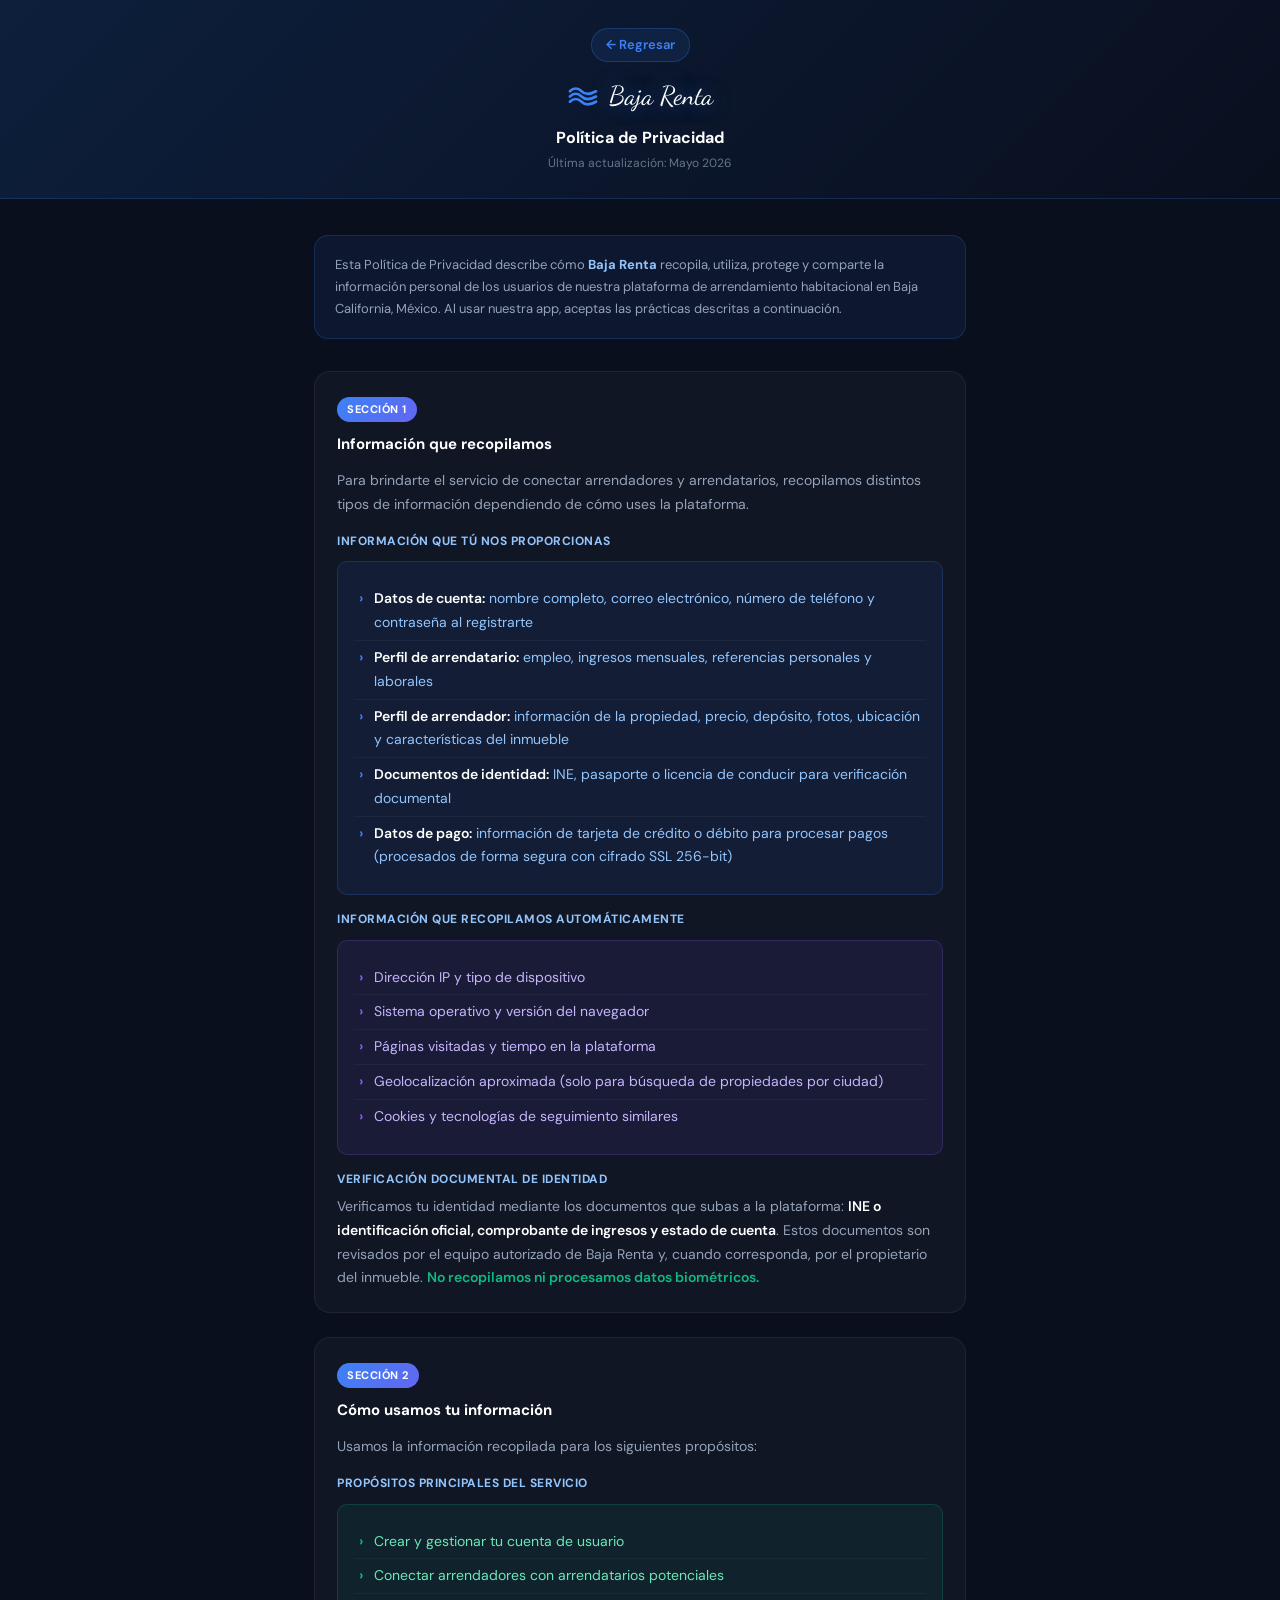
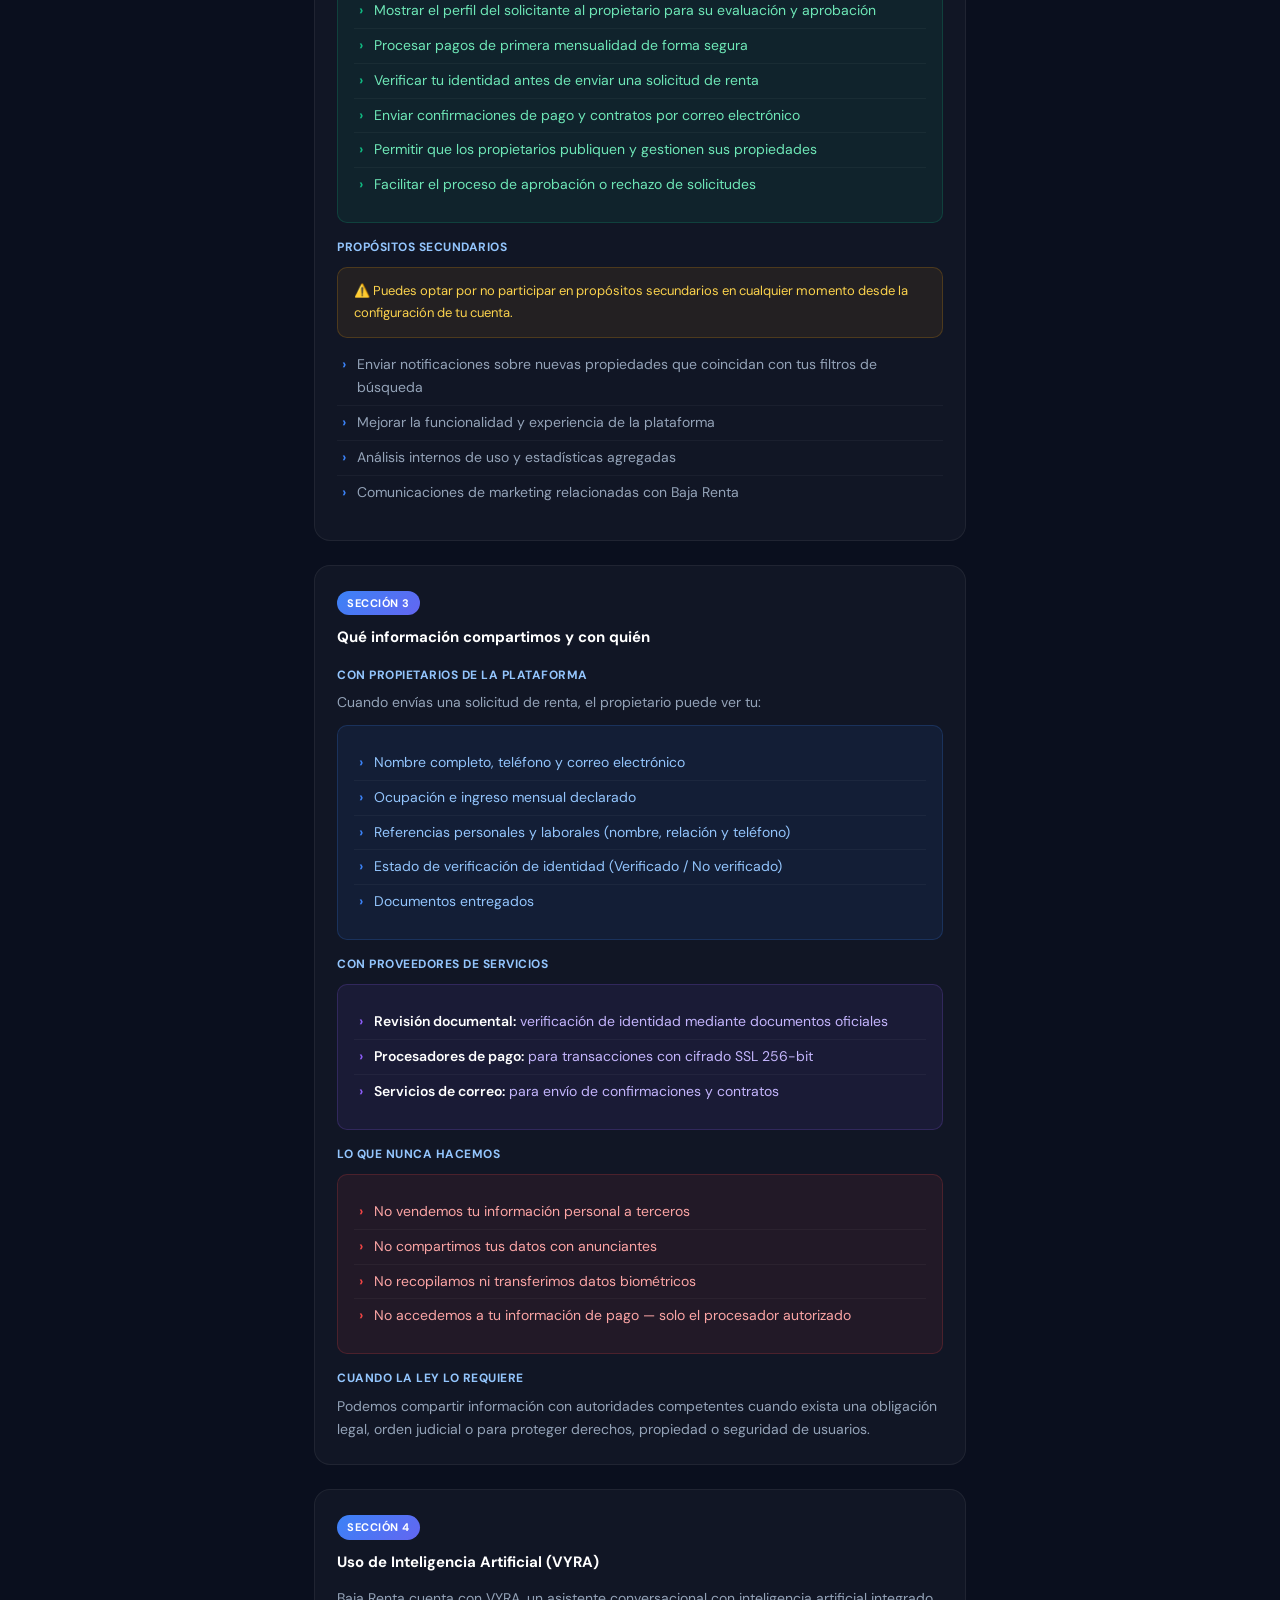
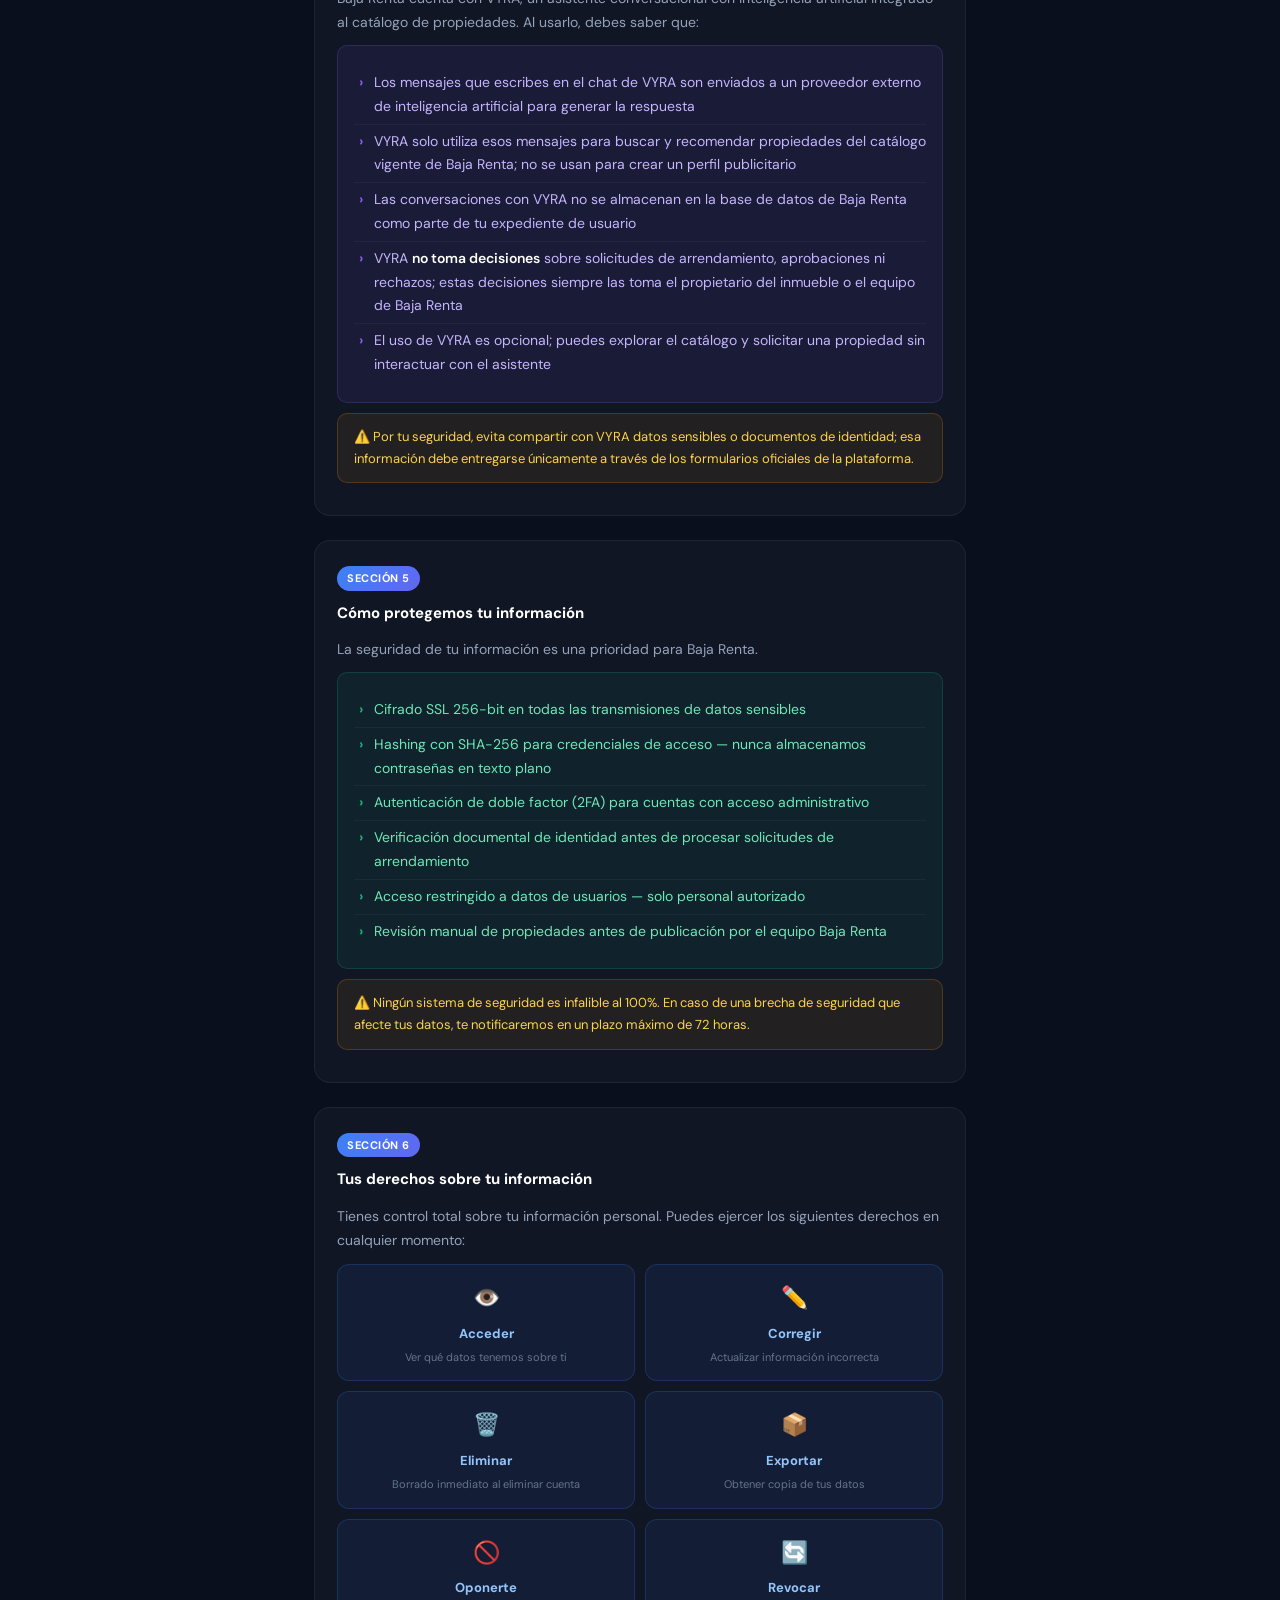
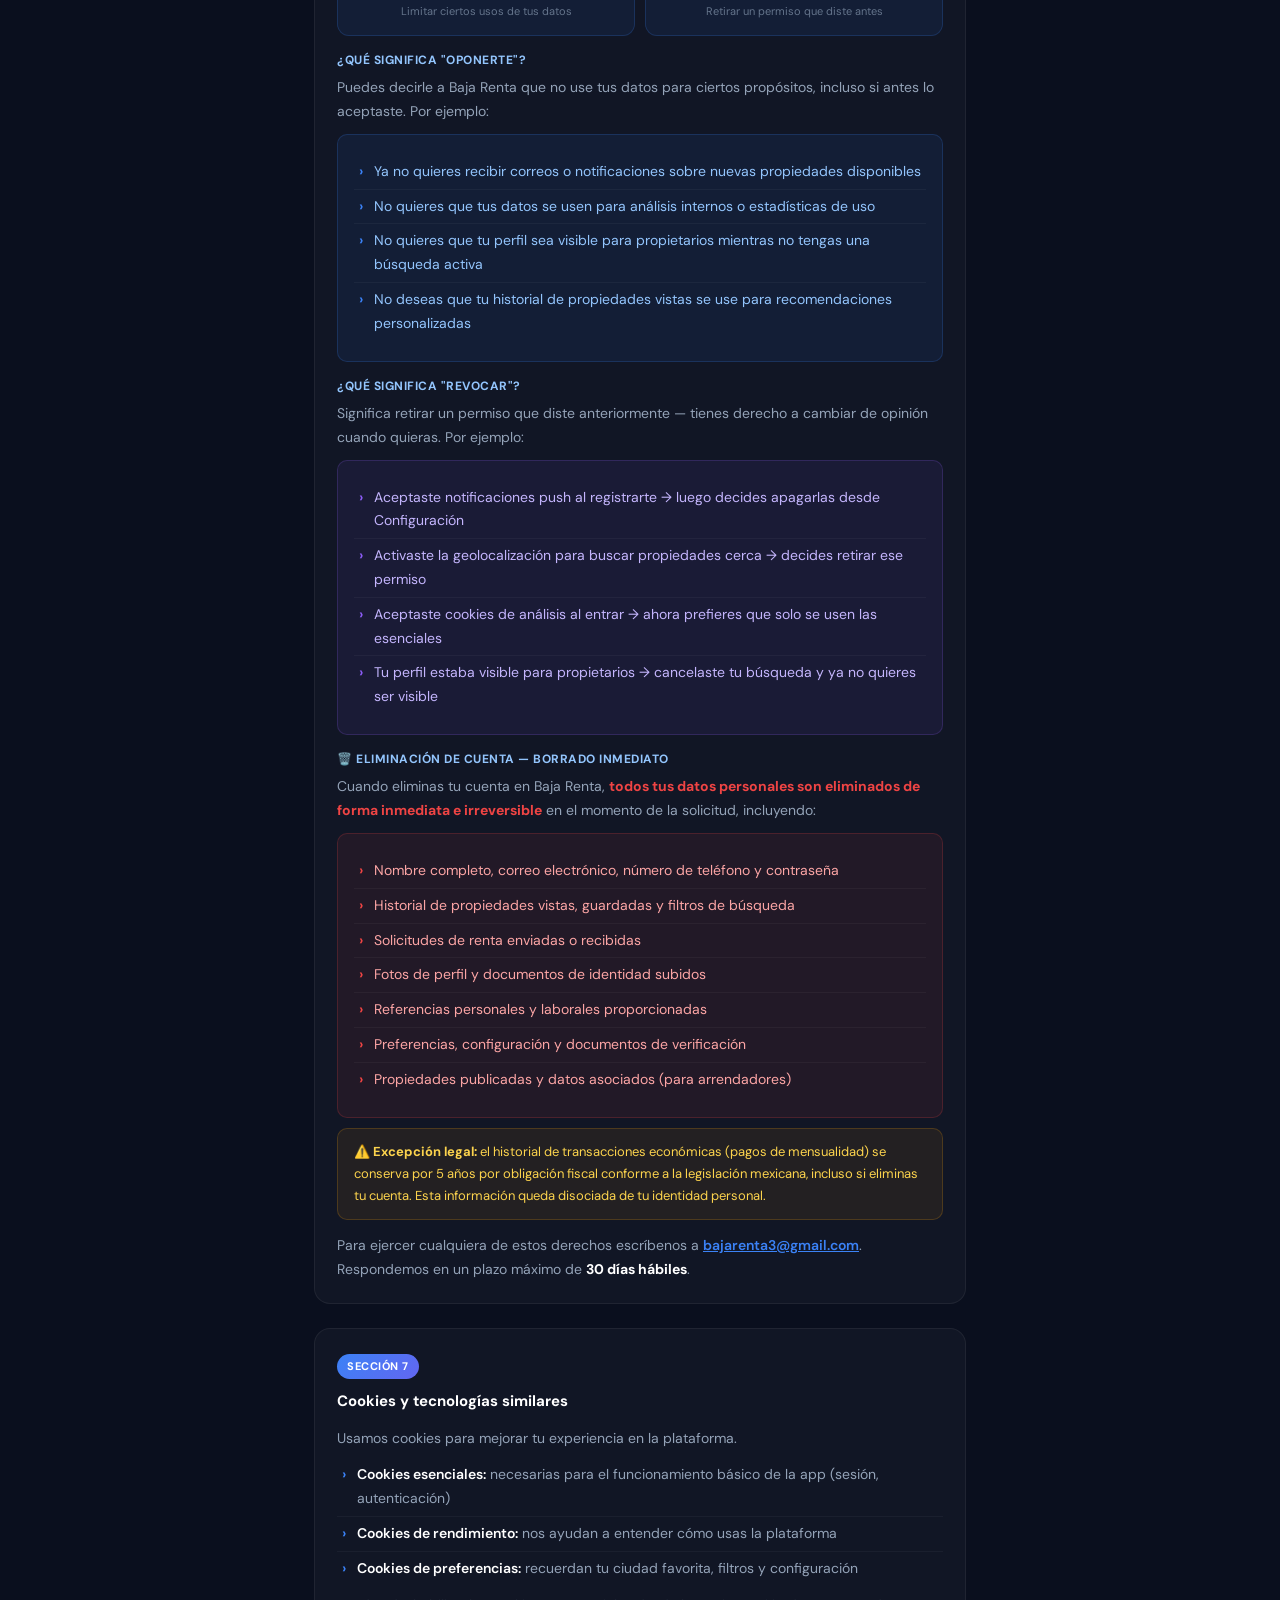
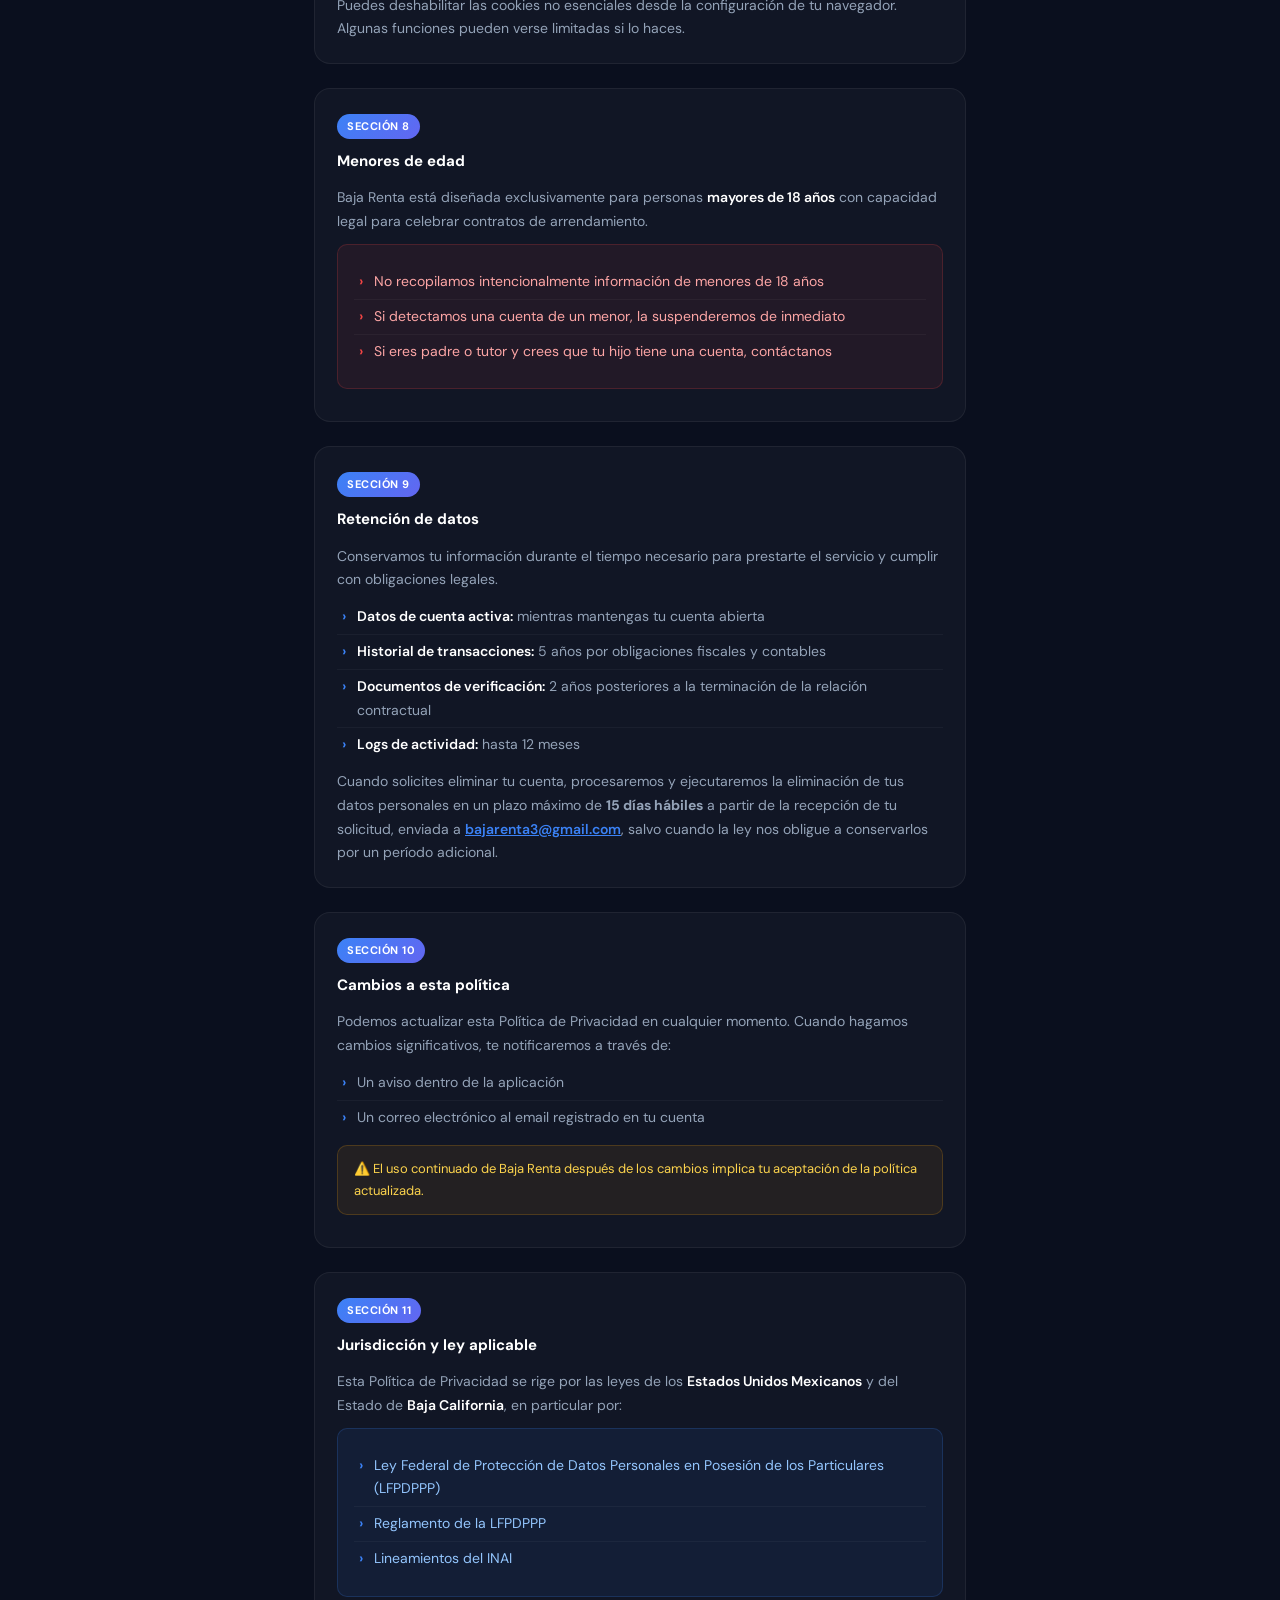
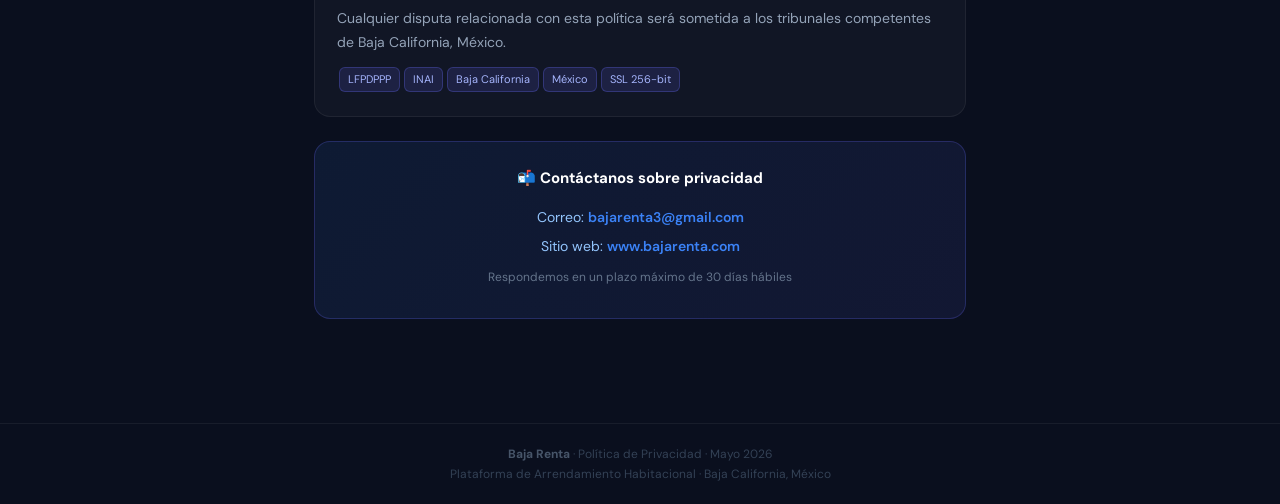
==== commit beb83853: "Add files via upload Update" ====
--- a/politica-privacidad.html
+++ b/politica-privacidad.html
@@ -181,9 +181,24 @@
     <p>Podemos compartir información con autoridades competentes cuando exista una obligación legal, orden judicial o para proteger derechos, propiedad o seguridad de usuarios.</p>
   </div>
 
-  <!-- 4. Seguridad -->
+    <!-- 4. Uso de Inteligencia Artificial -->
   <div class="section">
     <span class="section-num">SECCIÓN 4</span>
+    <h2>Uso de Inteligencia Artificial (VYRA)</h2>
+    <p>Baja Renta cuenta con VYRA, un asistente conversacional con inteligencia artificial integrado al catálogo de propiedades. Al usarlo, debes saber que:</p>
+    <div class="box-purple"><ul>
+      <li>Los mensajes que escribes en el chat de VYRA son enviados a un proveedor externo de inteligencia artificial para generar la respuesta</li>
+      <li>VYRA solo utiliza esos mensajes para buscar y recomendar propiedades del catálogo vigente de Baja Renta; no se usan para crear un perfil publicitario</li>
+      <li>Las conversaciones con VYRA no se almacenan en la base de datos de Baja Renta como parte de tu expediente de usuario</li>
+      <li>VYRA <span class="highlight-white">no toma decisiones</span> sobre solicitudes de arrendamiento, aprobaciones ni rechazos; estas decisiones siempre las toma el propietario del inmueble o el equipo de Baja Renta</li>
+      <li>El uso de VYRA es opcional; puedes explorar el catálogo y solicitar una propiedad sin interactuar con el asistente</li>
+    </ul></div>
+    <div class="box-amber"><p>⚠️ Por tu seguridad, evita compartir con VYRA datos sensibles o documentos de identidad; esa información debe entregarse únicamente a través de los formularios oficiales de la plataforma.</p></div>
+  </div>
+
+<!-- 5. Seguridad -->
+  <div class="section">
+    <span class="section-num">SECCIÓN 5</span>
     <h2>Cómo protegemos tu información</h2>
     <p>La seguridad de tu información es una prioridad para Baja Renta.</p>
     <div class="box-green"><ul>
@@ -199,7 +214,7 @@
 
   <!-- 5. Tus derechos -->
   <div class="section">
-    <span class="section-num">SECCIÓN 5</span>
+    <span class="section-num">SECCIÓN 6</span>
     <h2>Tus derechos sobre tu información</h2>
     <p>Tienes control total sobre tu información personal. Puedes ejercer los siguientes derechos en cualquier momento:</p>
     <div class="rights-grid">
@@ -279,7 +294,7 @@
 
   <!-- 6. Cookies -->
   <div class="section">
-    <span class="section-num">SECCIÓN 6</span>
+    <span class="section-num">SECCIÓN 7</span>
     <h2>Cookies y tecnologías similares</h2>
     <p>Usamos cookies para mejorar tu experiencia en la plataforma.</p>
     <ul>
@@ -292,7 +307,7 @@
 
   <!-- 7. Menores -->
   <div class="section">
-    <span class="section-num">SECCIÓN 7</span>
+    <span class="section-num">SECCIÓN 8</span>
     <h2>Menores de edad</h2>
     <p>Baja Renta está diseñada exclusivamente para personas <span class="highlight-white">mayores de 18 años</span> con capacidad legal para celebrar contratos de arrendamiento.</p>
     <div class="box-red"><ul>
@@ -304,7 +319,7 @@
 
   <!-- 8. Retención -->
   <div class="section">
-    <span class="section-num">SECCIÓN 8</span>
+    <span class="section-num">SECCIÓN 9</span>
     <h2>Retención de datos</h2>
     <p>Conservamos tu información durante el tiempo necesario para prestarte el servicio y cumplir con obligaciones legales.</p>
     <ul>
@@ -318,7 +333,7 @@
 
   <!-- 9. Cambios -->
   <div class="section">
-    <span class="section-num">SECCIÓN 9</span>
+    <span class="section-num">SECCIÓN 10</span>
     <h2>Cambios a esta política</h2>
     <p>Podemos actualizar esta Política de Privacidad en cualquier momento. Cuando hagamos cambios significativos, te notificaremos a través de:</p>
     <ul>
@@ -330,7 +345,7 @@
 
   <!-- 10. Jurisdicción -->
   <div class="section">
-    <span class="section-num">SECCIÓN 10</span>
+    <span class="section-num">SECCIÓN 11</span>
     <h2>Jurisdicción y ley aplicable</h2>
     <p>Esta Política de Privacidad se rige por las leyes de los <span class="highlight-white">Estados Unidos Mexicanos</span> y del Estado de <span class="highlight-white">Baja California</span>, en particular por:</p>
     <div class="box-blue"><ul>
